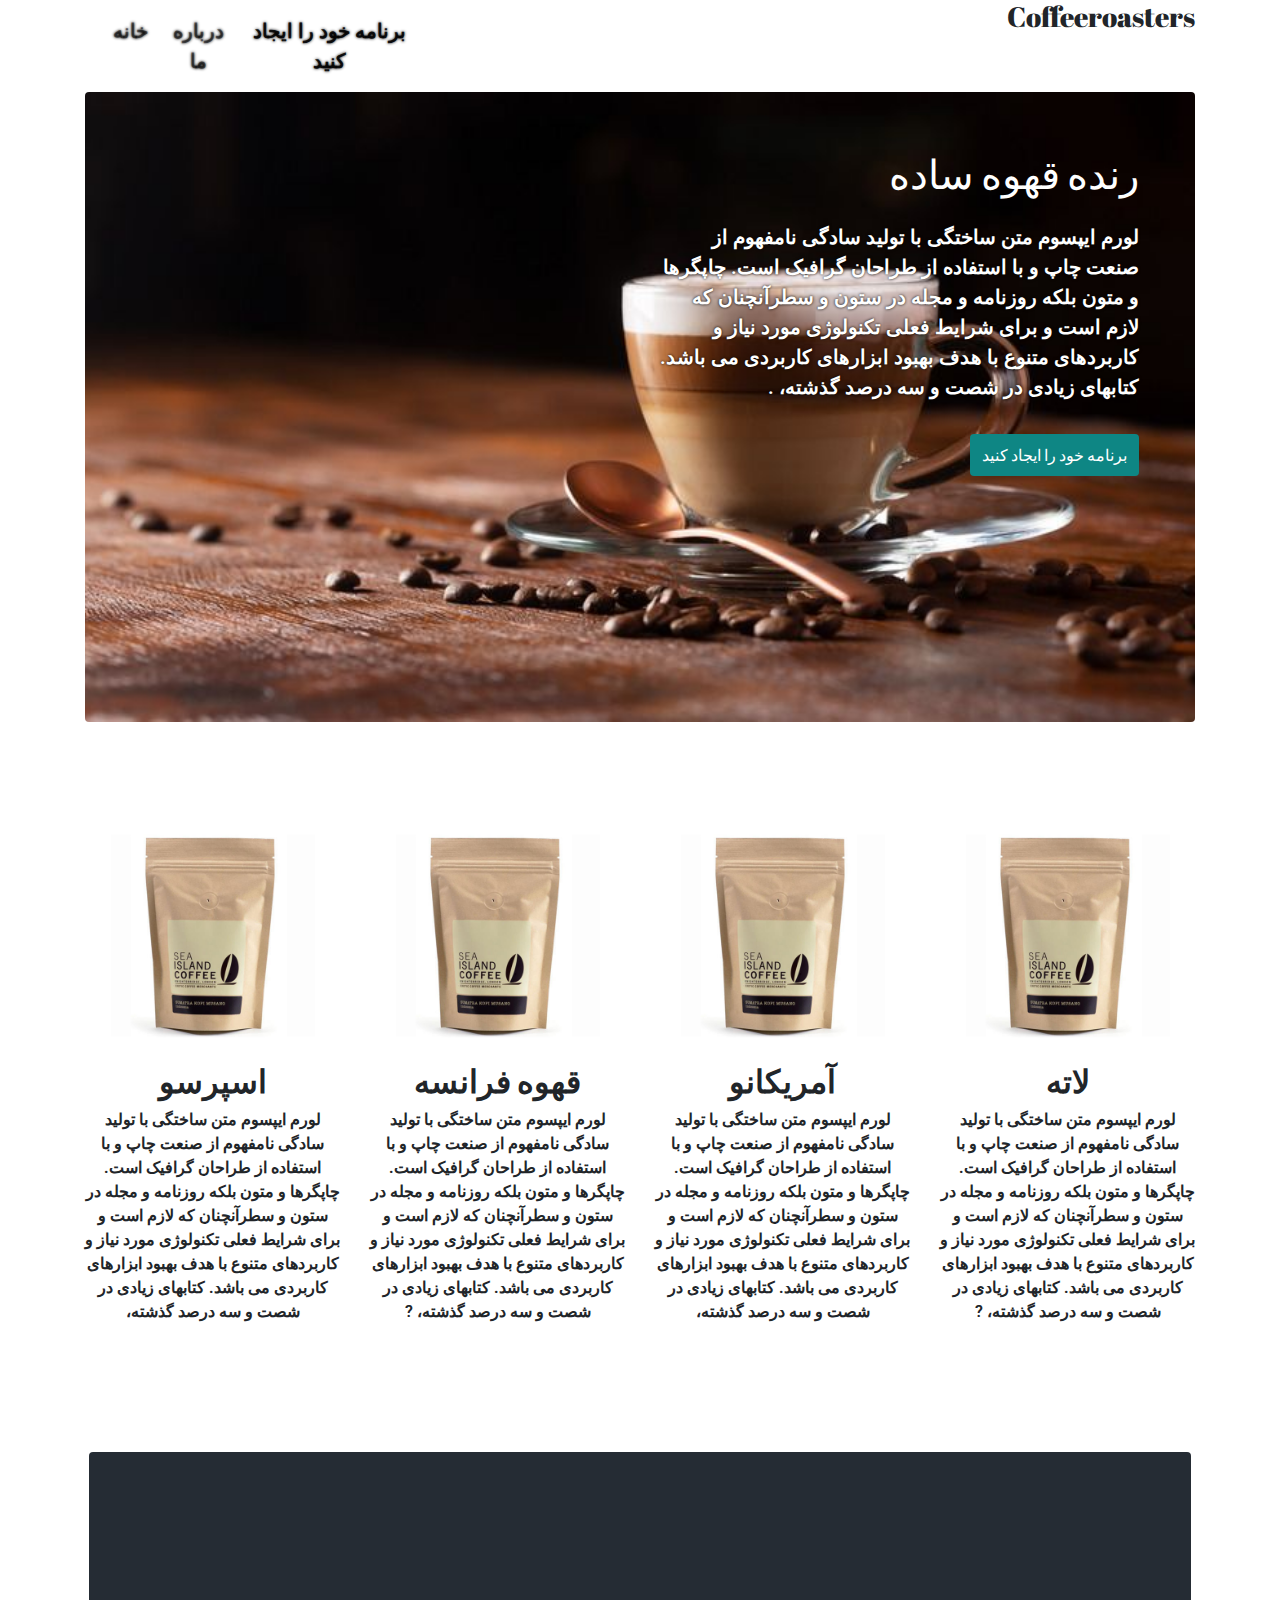
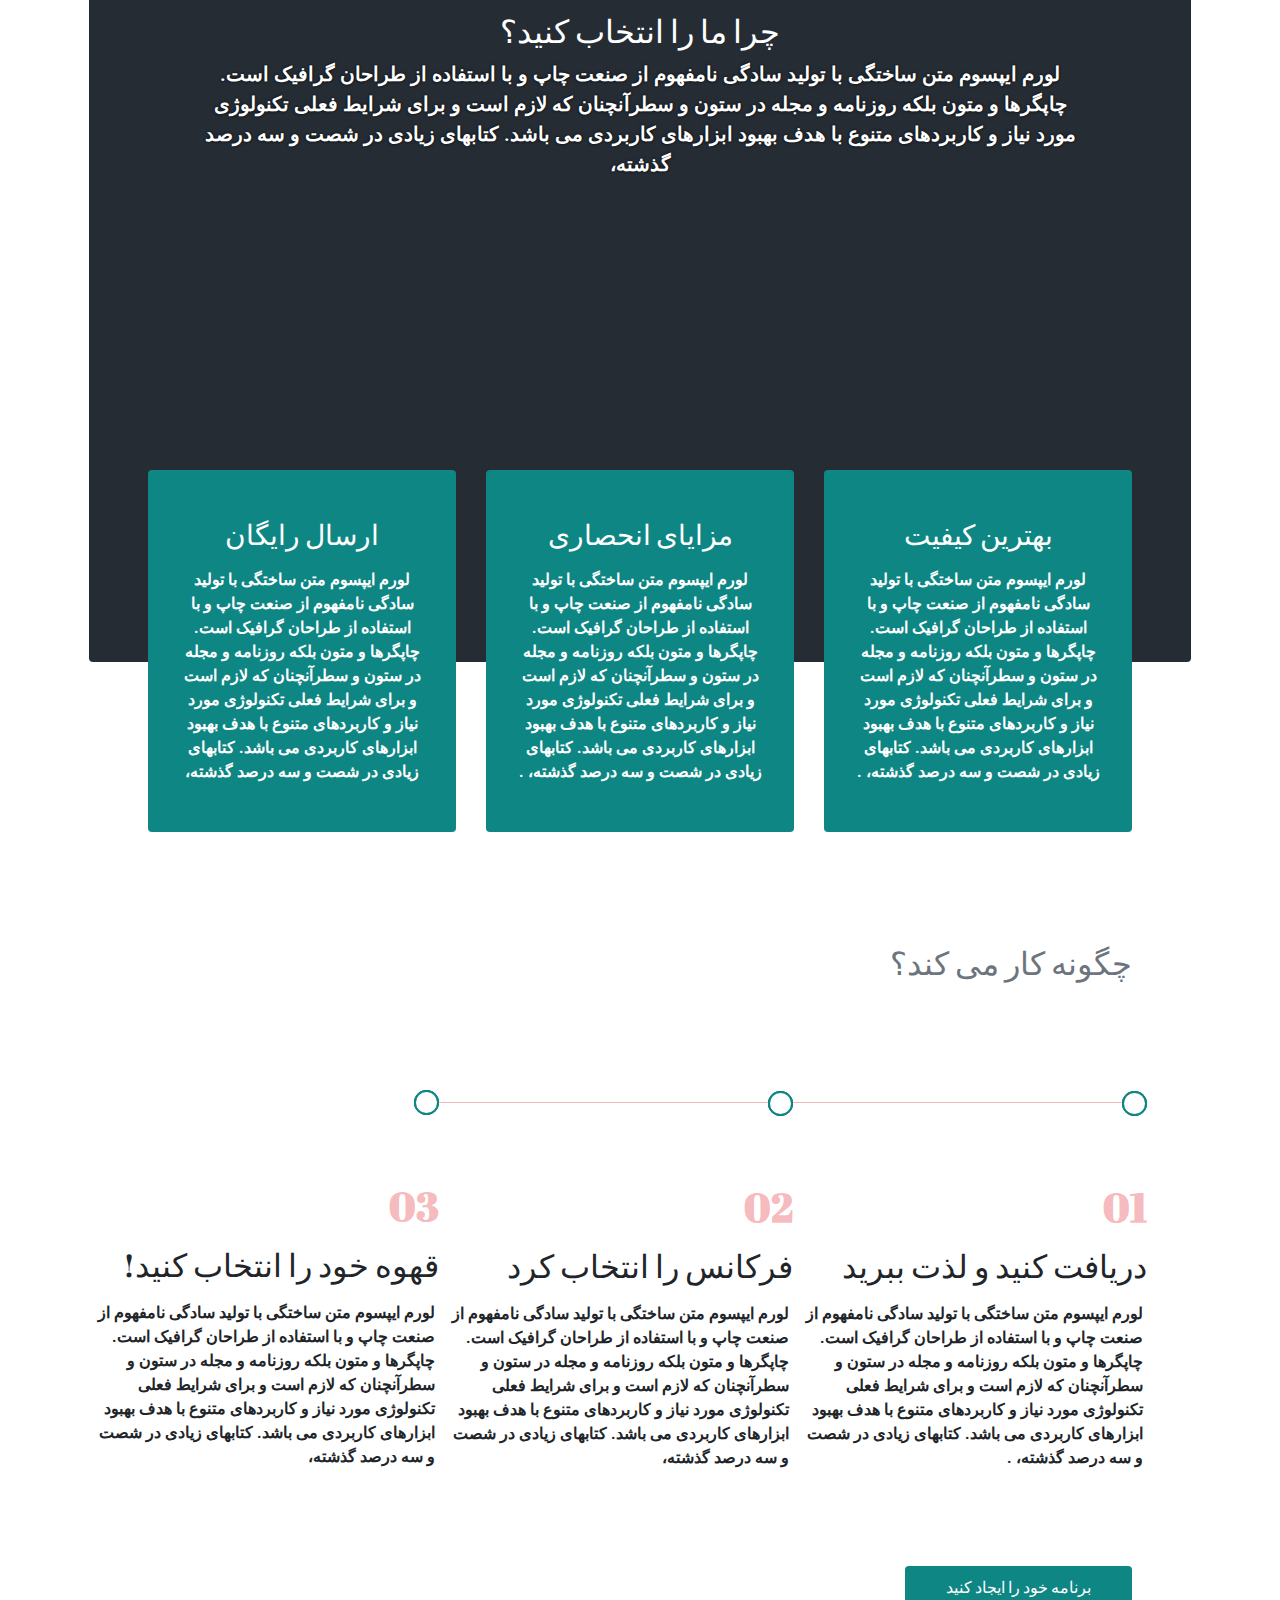
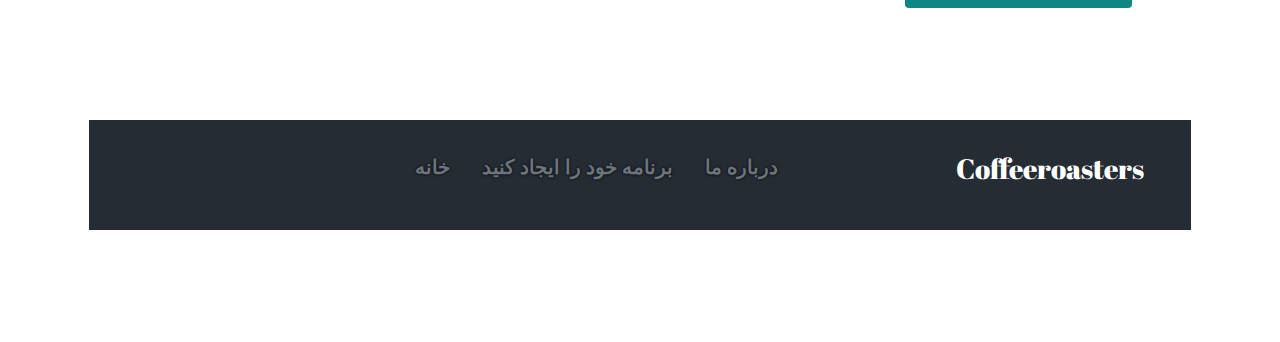
==== project/index.html @ 284bd00e "add prject 2" ====
<!DOCTYPE html>
<html lang="en">
<head>
    <meta charset="UTF-8">
    <meta http-equiv="X-UA-Compatible" content="IE=edge">
    <meta name="viewport" content="width=device-width, initial-scale=1.0">
    <link rel="stylesheet" href="./css/main.css">
    <link rel="stylesheet" href="https://maxst.icons8.com/vue-static/landings/line-awesome/line-awesome/1.3.0/css/line-awesome.min.css">
    <link rel="stylesheet" href="./bootstrap/css/bootstrap.min.css">
   
    <title>coferosters</title>
</head> 
<body>
   
   

    <header>     
           
        <div class="container">
            <div class="row row-header">
                <div class="  col-lg-8 col-md-6 d-flex header-logo">
                    <a href="#"><i class="las la-coffee la-2x text-info"></i></a>
                    <h1 class="h3">Coffeeroasters</h1>
                </div>
                <div class="col-lg-4 col-md-6">
                    <nav class="navbar  navbar-expand-md navbar-light ">
                        <button type="button" class="navbar-toggler ml-auto btn-header" data-toggle="collapse" data-target="#header-nav">
                            <span class="navbar-toggler-icon"></span>
                        </button>
                        <div class="collapse navbar-collapse " id="header-nav">
                            <ul class="navbar-nav ml-auto text-center">
                                <li class="nav-item ml-auto">
                                    <a href="#" class="nav-link text-black pr-1 active mx-1 font-size-primary">برنامه خود را ایجاد کنید</a>
                                </li>
                                <li class="nav-item ml-auto">
                                    <a href="#" class="nav-link text-black pr-1 mx-1 font-size-primary "> درباره ما</a>
                                </li>
                                <li class="nav-item ml-auto">
                                    <a href="#" class="nav-link text-blak pr-1  mx-1 font-size-primary">خانه</a>
                                </li>
                            </ul>
                        </div>
                    </nav>

                </div>
            </div>
        </div>     
</header>
<section class="img-section">
    <div class="container">
        <div class="row">
            <div class="col-12">
                <div class="img-primary rounded">
                    <div class="container">
                         <div class="row text-white mx-3 my-5">
                          
                      <div class="col-lg-6 col-md-12">
                          <h1 class="text-capitalize text-right">رنده قهوه ساده</h1>
                          <p class="mt-4 text-right font-size-primary"> لورم ایپسوم متن ساختگی با تولید سادگی نامفهوم از صنعت چاپ و با استفاده از طراحان گرافیک است. چاپگرها و متون بلکه روزنامه و مجله در ستون و سطرآنچنان که لازم است و برای شرایط فعلی تکنولوژی مورد نیاز و کاربردهای متنوع با هدف بهبود ابزارهای کاربردی می باشد. کتابهای زیادی در شصت و سه درصد گذشته،
                            .</p>
                          <div class="col-button col-button-img-primary text-right">
                               <button type="button" class="col-button-plan btn text-capitalize ">برنامه خود را ایجاد کنید</button>
                          </div>
                         
                      </div>
                       <div class="col-lg-6 col-md-12">
                                
                               
                            </div>
                  </div>
                    </div>
                </div>
                   
                </div>
            </div>
        </div>
    
</section>
<section class="coffe_bar my-7"> 
 <div class="container">
     <div class="row mb-3 text-center text-center">
         <div class="col-md-12 col-lg-3">
             
                 <img src="./assets/images/pack.jpg" alt="لاته" width="80%">
                 <div class=" mt-4">
                    <h2 class="font-weight-bold h2 ">لاته</h2>
                    <p> لورم ایپسوم متن ساختگی با تولید سادگی نامفهوم از صنعت چاپ و با استفاده از طراحان گرافیک است. چاپگرها و متون بلکه روزنامه و مجله در ستون و سطرآنچنان که لازم است و برای شرایط فعلی تکنولوژی مورد نیاز و کاربردهای متنوع با هدف بهبود ابزارهای کاربردی می باشد. کتابهای زیادی در شصت و سه درصد گذشته،
                        ?</p>
                </div>
                
         </div>
         <div class="col-md-12 col-lg-3">
           
                <img src="./assets/images/pack.jpg" alt="آمریکانو" width="80%">
                <div class=" mt-4 ">
                    <h2 class="font-weight-bold h2">آمریکانو</h2>
                    <p> لورم ایپسوم متن ساختگی با تولید سادگی نامفهوم از صنعت چاپ و با استفاده از طراحان گرافیک است. چاپگرها و متون بلکه روزنامه و مجله در ستون و سطرآنچنان که لازم است و برای شرایط فعلی تکنولوژی مورد نیاز و کاربردهای متنوع با هدف بهبود ابزارهای کاربردی می باشد. کتابهای زیادی در شصت و سه درصد گذشته،
                        </p>
                </div>
               
        </div>
        <div class="col-md-12 col-lg-3">
            
                <img src="./assets/images/pack.jpg" alt="قهوه فرانسه" width="80%">
                <div class="mt-4 ">
                    <h2 class="font-weight-bold h2">قهوه فرانسه</h2>
                    <p> لورم ایپسوم متن ساختگی با تولید سادگی نامفهوم از صنعت چاپ و با استفاده از طراحان گرافیک است. چاپگرها و متون بلکه روزنامه و مجله در ستون و سطرآنچنان که لازم است و برای شرایط فعلی تکنولوژی مورد نیاز و کاربردهای متنوع با هدف بهبود ابزارهای کاربردی می باشد. کتابهای زیادی در شصت و سه درصد گذشته،
                        ?</p>
                </div>
               
        </div>
        <div class="col-md-12 col-lg-3">
            
            <img src="./assets/images/pack.jpg" alt="اسپرسو" width="80%">
            <div class="mt-4 ">
                <h2 class="font-weight-bold h2">اسپرسو</h2>
                <p> لورم ایپسوم متن ساختگی با تولید سادگی نامفهوم از صنعت چاپ و با استفاده از طراحان گرافیک است. چاپگرها و متون بلکه روزنامه و مجله در ستون و سطرآنچنان که لازم است و برای شرایط فعلی تکنولوژی مورد نیاز و کاربردهای متنوع با هدف بهبود ابزارهای کاربردی می باشد. کتابهای زیادی در شصت و سه درصد گذشته،
                </p>
            </div>
    </div>
     </div>
    </div>
 
</section>

<section class="chose-us">
    <div class="container">
        <div class="row my-7 mt-0 mx-1">
            <div class="col-12 chose-us-primary rounded ">
                <div class="text-center text-white chose-us-primary-text">
                    <h2 class=" h2">چرا ما را انتخاب کنید؟</h2>
                <p class="font-size-primary"> 
                    لورم ایپسوم متن ساختگی با تولید سادگی نامفهوم از صنعت چاپ و با استفاده از طراحان گرافیک است. چاپگرها و متون بلکه روزنامه و مجله در ستون و سطرآنچنان که لازم است و برای شرایط فعلی تکنولوژی مورد نیاز و کاربردهای متنوع با هدف بهبود ابزارهای کاربردی می باشد. کتابهای زیادی در شصت و سه درصد گذشته،
                </p>
                </div>
                
                    </div>
                </div>
                <div class="row chose-us-portion mx-5">
                        
                    <div class="col-lg-4 col-md-12 text-white">
                        <div class="chose-us-portion-div rounded text-center">
                            <a href="#" class="text-white "><i class="las la-leaf la-3x"></i></a>
                            <h3 class="my-3">بهترین کیفیت</h3>
                            <p> لورم ایپسوم متن ساختگی با تولید سادگی نامفهوم از صنعت چاپ و با استفاده از طراحان گرافیک است. چاپگرها و متون بلکه روزنامه و مجله در ستون و سطرآنچنان که لازم است و برای شرایط فعلی تکنولوژی مورد نیاز و کاربردهای متنوع با هدف بهبود ابزارهای کاربردی می باشد. کتابهای زیادی در شصت و سه درصد گذشته،
                                .</p>
                        </div>

                    </div>
                    <div class="col-lg-4 col-md-12 text-white">
                        <div class="chose-us-portion-div rounded text-center">
                            <a href="#" class="text-white "><i class="las la-gift la-3x"></i></a>
                            <h3 class="my-3">مزایای انحصاری</h3>
                            <p> لورم ایپسوم متن ساختگی با تولید سادگی نامفهوم از صنعت چاپ و با استفاده از طراحان گرافیک است. چاپگرها و متون بلکه روزنامه و مجله در ستون و سطرآنچنان که لازم است و برای شرایط فعلی تکنولوژی مورد نیاز و کاربردهای متنوع با هدف بهبود ابزارهای کاربردی می باشد. کتابهای زیادی در شصت و سه درصد گذشته،
                                .</p>
                        </div>

                    </div>
                    <div class="col-lg-4 col-md-12 text-white">
                        <div class="chose-us-portion-div rounded text-center">
                            <a href="#" class="text-white "><i class="las la-truck-moving la-3x"></i></a>
                            <h3 class="my-3">ارسال رایگان</h3>
                            <p>
                                لورم ایپسوم متن ساختگی با تولید سادگی نامفهوم از صنعت چاپ و با استفاده از طراحان گرافیک است. چاپگرها و متون بلکه روزنامه و مجله در ستون و سطرآنچنان که لازم است و برای شرایط فعلی تکنولوژی مورد نیاز و کاربردهای متنوع با هدف بهبود ابزارهای کاربردی می باشد. کتابهای زیادی در شصت و سه درصد گذشته،
                                 </p>
                        </div>

                    </div>
                   
                    </div>
            </div>

</section>
<section class="how-it ">
    <div class="container ">
        <div class="row my-7 mx-5 row-once">
            <div class="col-12 how-it-main-text text-md-left">
                <h2 class="h2 text-muted text-right">چگونه کار می کند؟</h2>
            </div>
        </div>
        <div class="row my-7 mx-5 row-second ml-auto">
            <div class="col-md-12 col-lg-4 text-md-right row-second-col once-col border-top-black">
                <h1 class="ml-auto">01</h1>
                <h2 class="mt-3 text-capitalize text-right"> دریافت کنید و لذت ببرید</h2>
                <p class="mt-3 mx-1  text-right"> لورم ایپسوم متن ساختگی با تولید سادگی نامفهوم از صنعت چاپ و با استفاده از طراحان گرافیک است. چاپگرها و متون بلکه روزنامه و مجله در ستون و سطرآنچنان که لازم است و برای شرایط فعلی تکنولوژی مورد نیاز و کاربردهای متنوع با هدف بهبود ابزارهای کاربردی می باشد. کتابهای زیادی در شصت و سه درصد گذشته،
                   .</p>
            </div>

            <div class="col-md-12 col-lg-4 text-md-right row-second-col twice-col border-top-black ">
                <h1>02</h1>
                <h2 class="mt-3 text-capitalize text-right">فرکانس را انتخاب کرد</h2>
                <p class="mt-3 mx-1 text-right"> لورم ایپسوم متن ساختگی با تولید سادگی نامفهوم از صنعت چاپ و با استفاده از طراحان گرافیک است. چاپگرها و متون بلکه روزنامه و مجله در ستون و سطرآنچنان که لازم است و برای شرایط فعلی تکنولوژی مورد نیاز و کاربردهای متنوع با هدف بهبود ابزارهای کاربردی می باشد. کتابهای زیادی در شصت و سه درصد گذشته،
                </p>
            </div>

            <div class="col-md-12 col-lg-4 text-md-right third-col row-second-col">
                <h1>03</h1>
                <h2 class="mt-3 text-capitalize text-right">    قهوه خود را انتخاب کنید!</h2>
                <p class="mt-3 mx-1  text-right"> لورم ایپسوم متن ساختگی با تولید سادگی نامفهوم از صنعت چاپ و با استفاده از طراحان گرافیک است. چاپگرها و متون بلکه روزنامه و مجله در ستون و سطرآنچنان که لازم است و برای شرایط فعلی تکنولوژی مورد نیاز و کاربردهای متنوع با هدف بهبود ابزارهای کاربردی می باشد. کتابهای زیادی در شصت و سه درصد گذشته،
                </p>
            </div>
           <div class="col-md-12 col-lg-4 col-button text-md-left">
               <button type="button" class="col-button-plan btn text-capitalize">برنامه خود را ایجاد کنید</button>
            </div>
        </div>
    </div>
</section>
<footer class="sec-footer">
  <div class="container">
      <div class="row row-footer my-7 mx-1">
                <div class="col-lg-4 col-md-12  ">
                    <div class="footer-child  d-flex justi-footer-left "><a href="#"><i class="las la-coffee la-2x text-info"></i></a>
        <h1 class="h3">Coffeeroasters</h1>
    </div>
        
      </div>
      <div class="col-lg-5 col-md-12 d-flex align-items-center justify-content-center ">
        <ul class="d-flex align-items-center  footer-child ">
            <li><a href="#" class="text-decoration-none  mx-3 text-muted font-size-primary "> درباره ما</a></li>
            <li><a href="#" class="text-decoration-none  mx-3 text-muted font-size-primary">برنامه خود را ایجاد کنید</a></li>
             <li><a href="#" class="text-decoration-none mx-3 text-muted font-size-primary">خانه</a></li>
        </ul>
      </div>
      <div class="col-lg-3 col-md-12 d-flex ">
       <ul class="d-flex justify-content-end mr-md-auto footer-child">
           <li><a href="#" class="mx-2 text-white font-weight-light"><i class="lab la-facebook-square  la-2x " ></i></a></li>
           <li><a href="#" class="mx-2 text-white font-weight-light"><i class="lab la-twitter la-2x"></i></a></li>
           <li><a href="#" class="mx-2 text-white font-weight-light"><i class="lab la-instagram la-2x"></i></a></li>
       </ul>
      </div>
      </div>
  </div>
</footer>


  




    <script src="./bootstrap/js/jquery.js"></script>
    <script src="./bootstrap/js/bootstrap.bundle.min.js"></script>
    <script src="./bootstrap/js/main.js"></script>

</body> 
</html>
---- project/css/main.css ----
@import url("https://fonts.googleapis.com/css2?family=Abril+Fatface&display=swap");
@import url("https://fonts.googleapis.com/css2?family=Abril+Fatface&family=Roboto:ital,wght@0,100;1,100&family=Signika:wght@300&display=swap");
* {
  padding: 0;
  margin: 0;
  border: 0;
  -webkit-box-sizing: border-box;
          box-sizing: border-box;
}

a {
  text-decoration: none;
}

ul {
  list-style-type: none;
}

h1, h2, h3, h4, h5 {
  font-family: "Abril Fatface", cursive;
}

p, span, a {
  font-family: "Roboto", sans-serif;
  font-weight: 600;
}

body {
  font-family: "Roboto", sans-serif;
  direction: rtl;
  font-size: 20px;
}

.coferosters {
  background-color: #c39c46;
}

.font-size-primary {
  font-family: "Roboto", sans-serif;
  font-size: 20px;
  text-shadow: 0 0 3px black;
}

header #header-nav ul li {
  margin-right: auto;
}

header .btn-header {
  position: absolute;
  top: -40px;
  left: 0;
}

.border-top-black {
  border-top: 1.1px solid rgba(224, 14, 25, 0.3);
}

.img-section .img-primary {
  background-image: url(../assets/images/coffe.jpg);
  background-position: center;
  background-repeat: no-repeat;
  background-size: cover;
  padding: 10px;
  width: 100%;
  height: 70vh;
}

@media (max-width: 768px) {
  .img-section .img-primary {
    text-align: center;
  }
}

@media (min-width: 768px) {
  .img-section .col-button-img-primary {
    width: 70%;
  }
}

@media (min-width: 1200px) {
  .img-section .col-button-img-primary {
    width: 50%;
    margin-top: 2em;
  }
}

.my-6 {
  margin-bottom: 6em;
  margin-top: 6em;
}

.my-7 {
  margin-bottom: 7em;
  margin-top: 7em;
}

.my-8 {
  margin-bottom: 8em;
  margin-top: 8em;
}

.my-9 {
  margin-bottom: 9em;
  margin-top: 9em;
}

.mx-1 {
  margin-left: 1em;
  margin-right: 1em;
}

.mx-2 {
  margin-left: 2em;
  margin-right: 2em;
}

.mx-3 {
  margin-left: 3em;
  margin-right: 3em;
}

.mx-4 {
  margin-left: 4em;
  margin-right: 4em;
}

.mx-5 {
  margin-left: 5em;
  margin-right: 5em;
}

.mx-6 {
  margin-left: 6em;
  margin-right: 6em;
}

.mx-7 {
  margin-left: 7em;
  margin-right: 7em;
}

.mx-8 {
  margin-left: 8em;
  margin-right: 8em;
}

.mx-9 {
  margin-left: 9em;
  margin-right: 9em;
}

.chose-us-primary {
  background-color: #252c34;
  min-height: 90vh;
  padding: 10em;
}

@media (max-width: 768px) {
  .chose-us-primary {
    padding: 6.5em;
  }
}

.chose-us-primary-text {
  font-size: 20px;
}

@media (min-width: 768px) {
  .chose-us-primary-text {
    padding: 0 100px;
  }
}

.chose-us-portion-div {
  background-color: #0e8684;
  padding: 2em;
  margin-top: 1em;
}

.chose-us .chose-us-portion {
  margin-top: -20em;
}

.how-it .row-once {
  margin-bottom: 4em;
}

.how-it .how-it-main-text {
  text-align: center;
}

@media (max-width: 768px) {
  .how-it .row-second {
    margin-top: -4em;
  }
}

.how-it .row-second-col {
  text-align: center;
  padding: 1em 2em;
}

@media (min-width: 768px) {
  .how-it .row-second-col {
    padding: 5em 0;
  }
}

@media (max-width: 768px) {
  .how-it .row-second-col {
    border: none;
  }
}

.how-it .row-second h1 {
  color: rgba(224, 14, 25, 0.3);
  font-weight: bold;
}

.how-it .row-second .once-col, .how-it .row-second .twice-col, .how-it .row-second .third-col {
  position: relative;
}

.how-it .row-second .once-col ::before, .how-it .row-second .twice-col ::before, .how-it .row-second .third-col ::before {
  position: absolute;
  top: -12px;
  right: 0;
  content: "";
  display: block;
  background-color: white;
  width: 25px;
  height: 25px;
  border-radius: 50%;
  border: 2px solid #0e8684;
}

@media (max-width: 992px) {
  .how-it .row-second .once-col ::before, .how-it .row-second .twice-col ::before, .how-it .row-second .third-col ::before {
    display: none;
    boder: none;
  }
}

@media (max-width: 768px) {
  .col-button {
    margin: 0 0 0 69px;
    text-align: center;
  }
}

.col-button .col-button-plan {
  background-color: #0e8684;
  display: block;
  width: 70%;
  color: #fff;
  font-family: "Abril Fatface", cursive;
  padding: .5em;
}

.sec-footer .row-footer {
  background-color: #252c34;
  color: #fff;
  padding: 2em;
}

@media (max-width: 986px) {
  .sec-footer .row-footer .footer-child {
    text-align: center;
    padding: 1em 0;
    margin: 0 auto;
  }
}

@media (max-width: 986px) {
  .sec-footer .justi-footer-left {
    -webkit-box-pack: center;
        -ms-flex-pack: center;
            justify-content: center;
  }
}
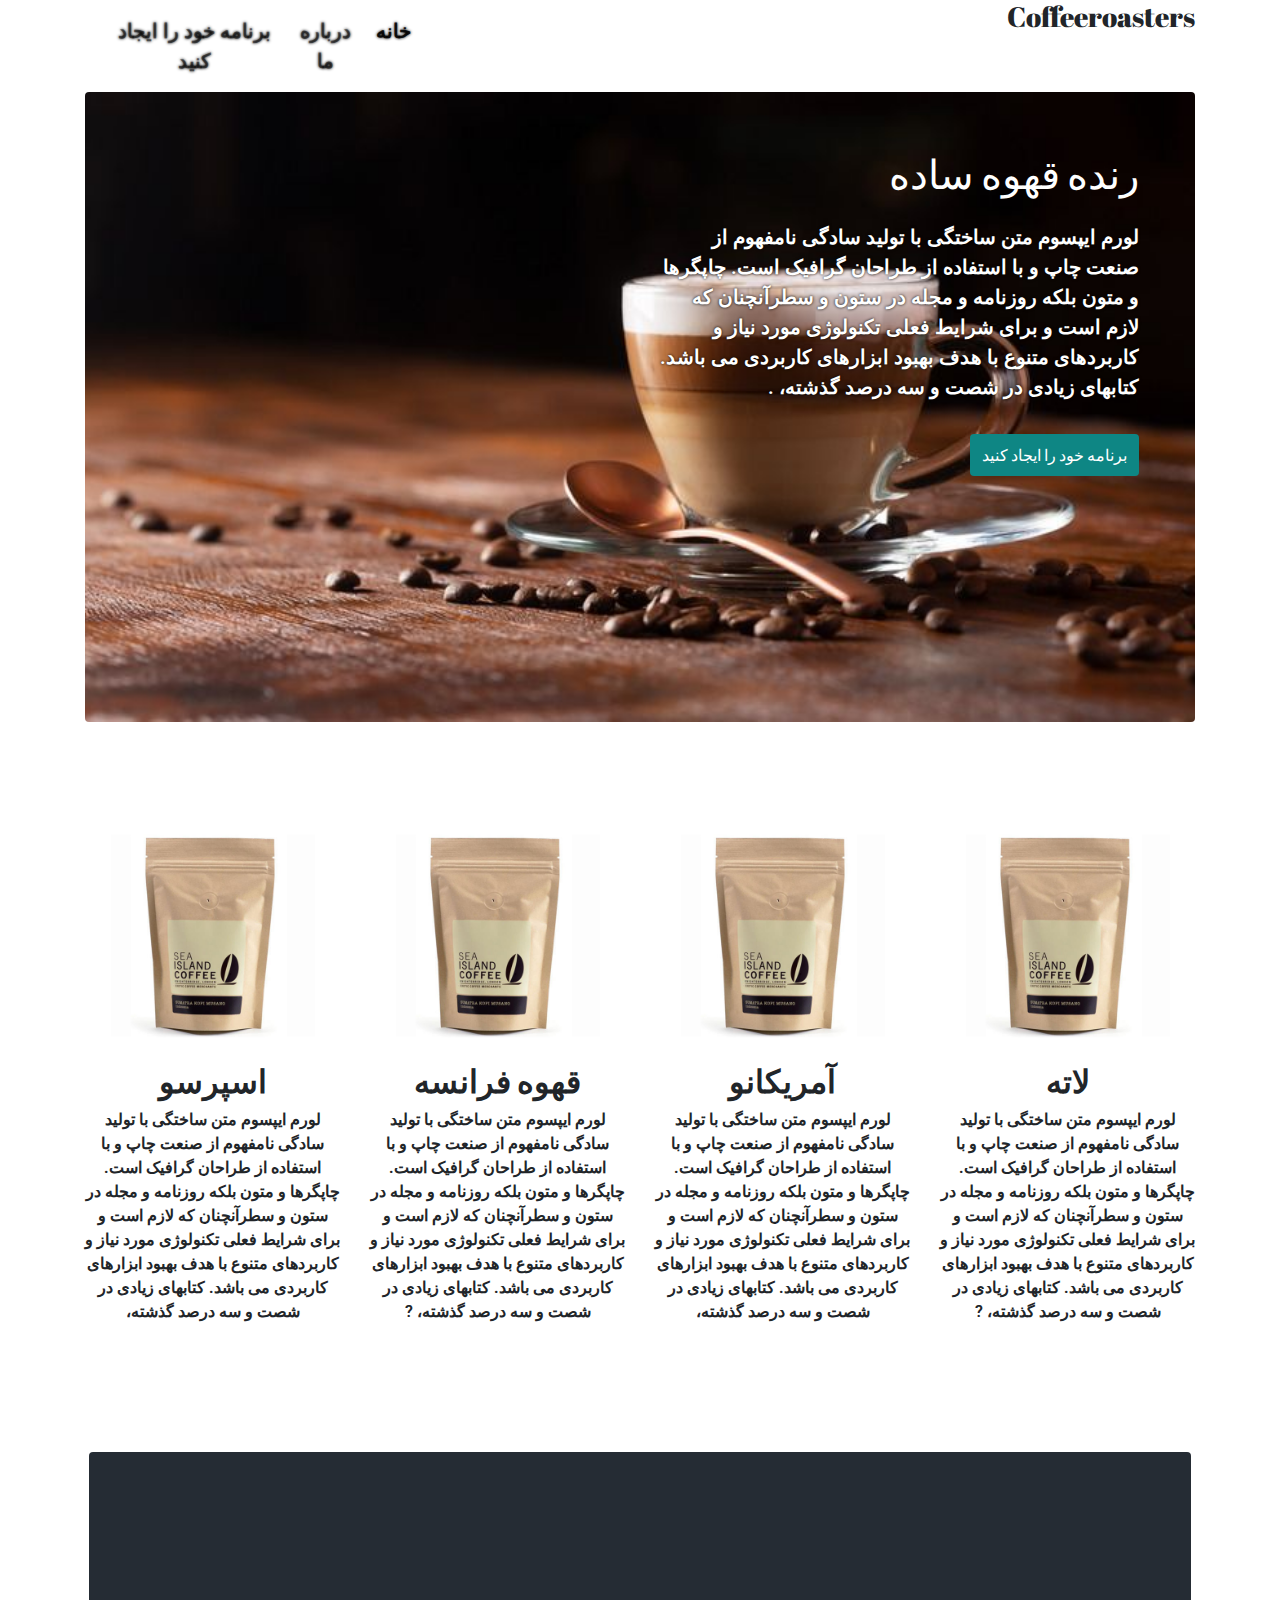
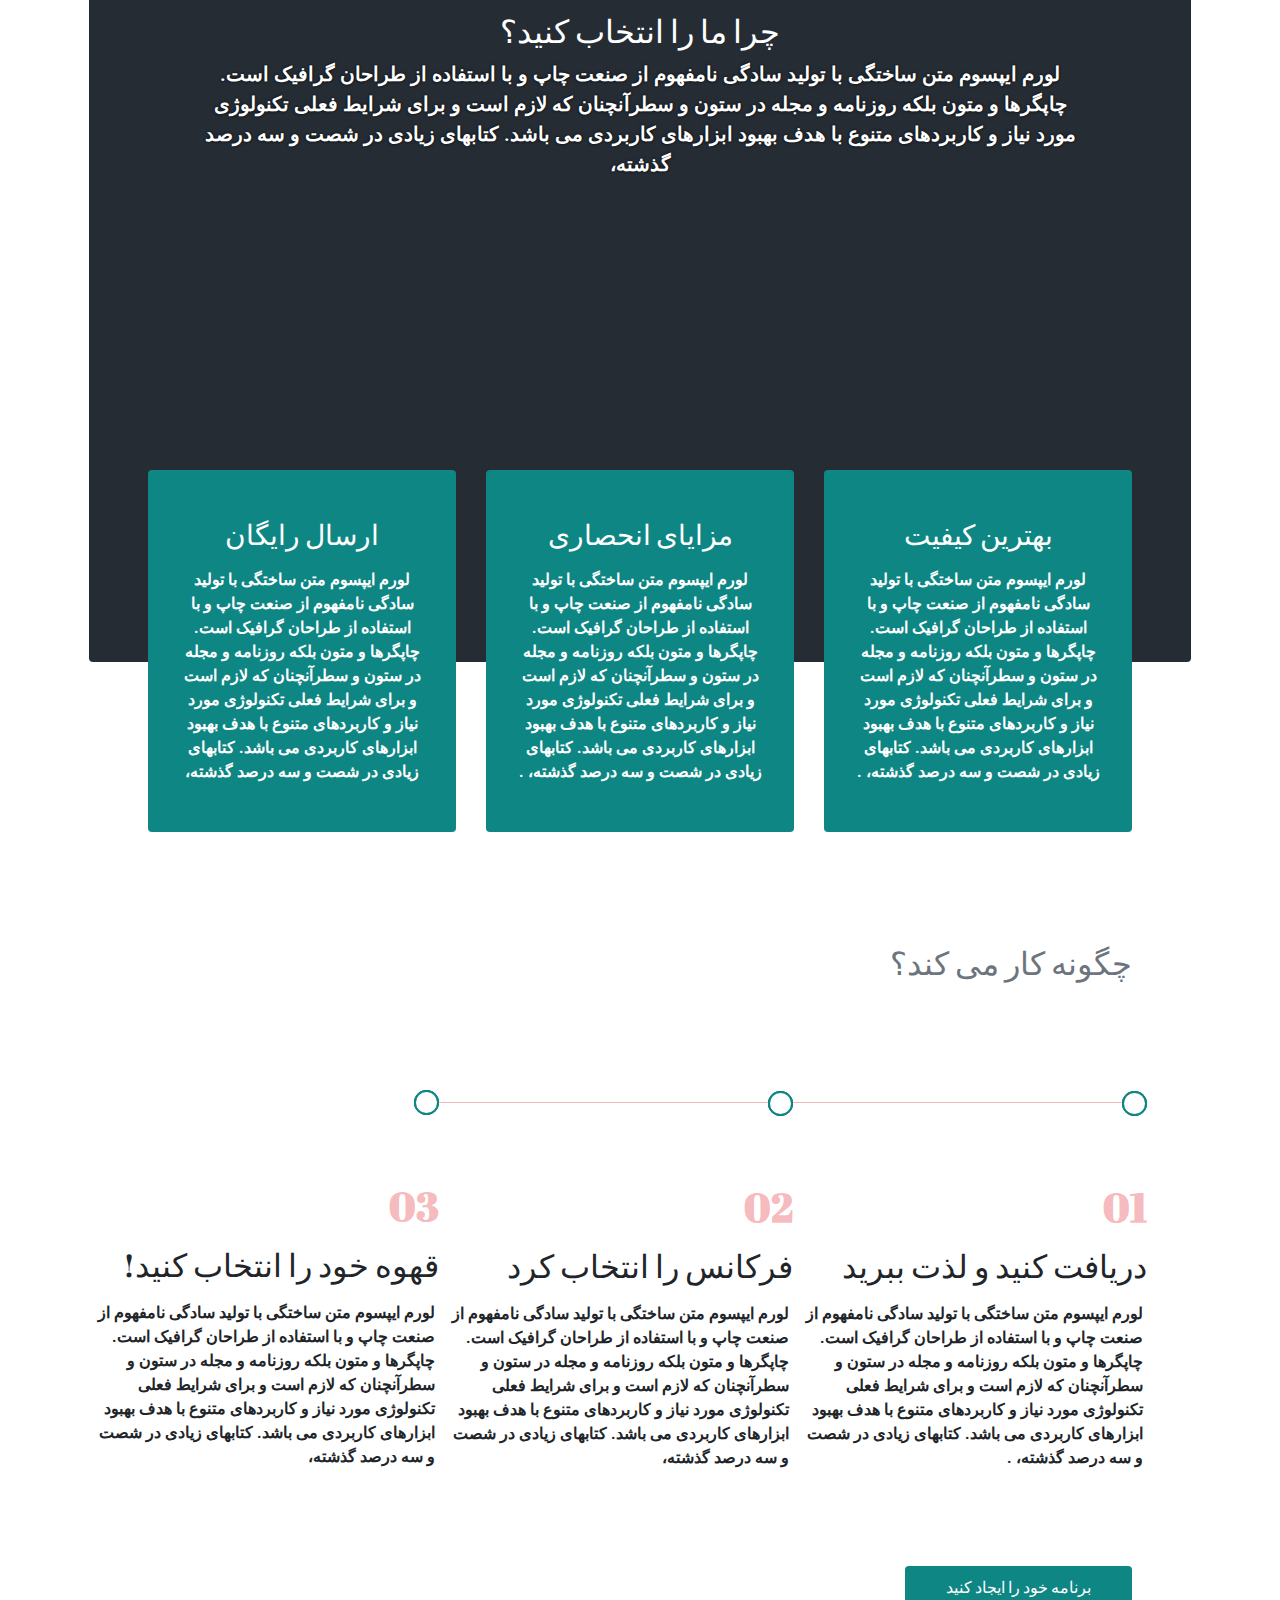
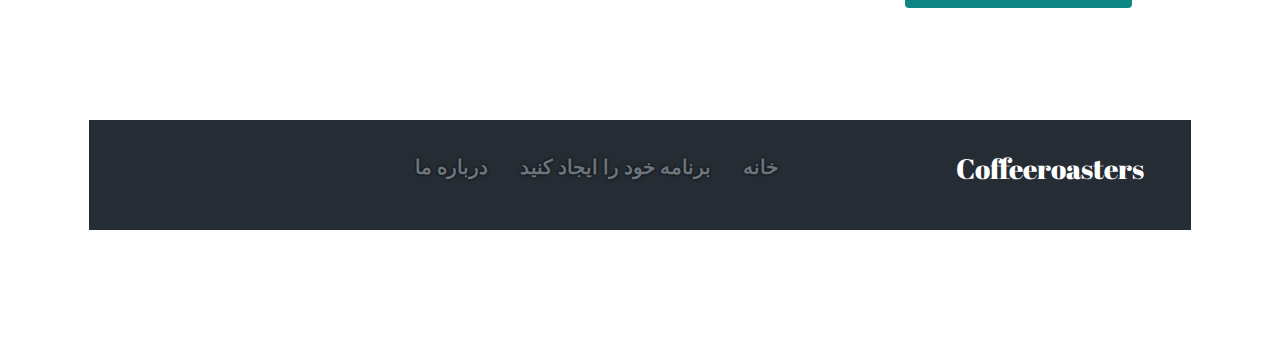
==== commit b9ba637d: "commiit p2" ====
--- a/project/index.html
+++ b/project/index.html
@@ -30,13 +30,13 @@
                         <div class="collapse navbar-collapse " id="header-nav">
                             <ul class="navbar-nav ml-auto text-center">
                                 <li class="nav-item ml-auto">
-                                    <a href="#" class="nav-link text-black pr-1 active mx-1 font-size-primary">برنامه خود را ایجاد کنید</a>
+                                    <a href="#" class="nav-link text-black pr-1 active mx-1 font-size-primary">خانه</a>
                                 </li>
                                 <li class="nav-item ml-auto">
                                     <a href="#" class="nav-link text-black pr-1 mx-1 font-size-primary "> درباره ما</a>
                                 </li>
                                 <li class="nav-item ml-auto">
-                                    <a href="#" class="nav-link text-blak pr-1  mx-1 font-size-primary">خانه</a>
+                                    <a href="#" class="nav-link text-blak pr-1  mx-1 font-size-primary">برنامه خود را ایجاد کنید</a>
                                 </li>
                             </ul>
                         </div>
@@ -58,7 +58,7 @@
                           <h1 class="text-capitalize text-right">رنده قهوه ساده</h1>
                           <p class="mt-4 text-right font-size-primary"> لورم ایپسوم متن ساختگی با تولید سادگی نامفهوم از صنعت چاپ و با استفاده از طراحان گرافیک است. چاپگرها و متون بلکه روزنامه و مجله در ستون و سطرآنچنان که لازم است و برای شرایط فعلی تکنولوژی مورد نیاز و کاربردهای متنوع با هدف بهبود ابزارهای کاربردی می باشد. کتابهای زیادی در شصت و سه درصد گذشته،
                             .</p>
-                          <div class="col-button col-button-img-primary text-right">
+                          <div class="col-button col-button-img-primary text-right ">
                                <button type="button" class="col-button-plan btn text-capitalize ">برنامه خود را ایجاد کنید</button>
                           </div>
                          
@@ -216,9 +216,9 @@
       </div>
       <div class="col-lg-5 col-md-12 d-flex align-items-center justify-content-center ">
         <ul class="d-flex align-items-center  footer-child ">
-            <li><a href="#" class="text-decoration-none  mx-3 text-muted font-size-primary "> درباره ما</a></li>
+            <li><a href="#" class="text-decoration-none  mx-3 text-muted font-size-primary "> خانه</a></li>
             <li><a href="#" class="text-decoration-none  mx-3 text-muted font-size-primary">برنامه خود را ایجاد کنید</a></li>
-             <li><a href="#" class="text-decoration-none mx-3 text-muted font-size-primary">خانه</a></li>
+             <li><a href="#" class="text-decoration-none mx-3 text-muted font-size-primary">درباره ما</a></li>
         </ul>
       </div>
       <div class="col-lg-3 col-md-12 d-flex ">
--- a/project/css/main.css
+++ b/project/css/main.css
@@ -31,6 +31,12 @@
   font-size: 20px;
 }
 
+header .btn-header {
+  position: absolute;
+  top: -40px;
+  left: 0;
+}
+
 .coferosters {
   background-color: #c39c46;
 }
@@ -41,14 +47,13 @@
   text-shadow: 0 0 3px black;
 }
 
+.transition-1s {
+  -webkit-transition: 1s;
+  transition: 1s;
+}
+
 header #header-nav ul li {
   margin-right: auto;
-}
-
-header .btn-header {
-  position: absolute;
-  top: -40px;
-  left: 0;
 }
 
 .border-top-black {
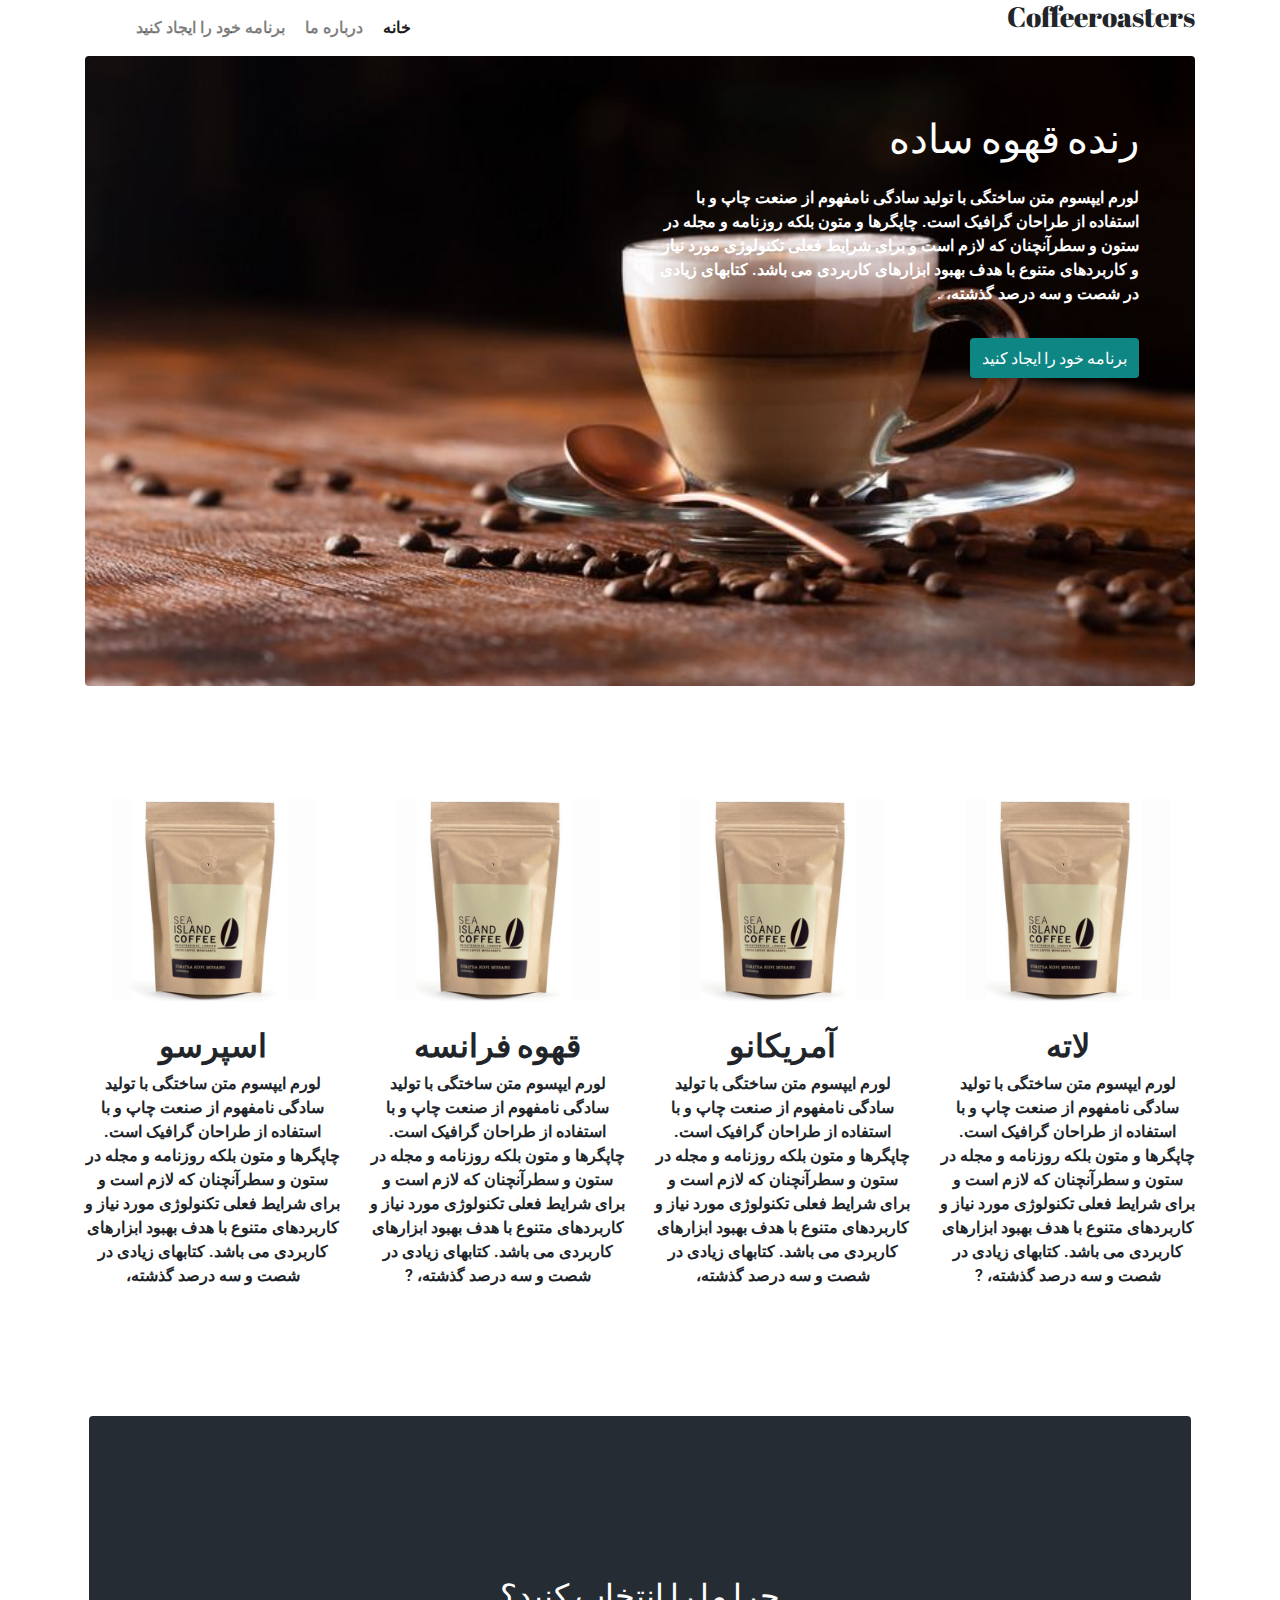
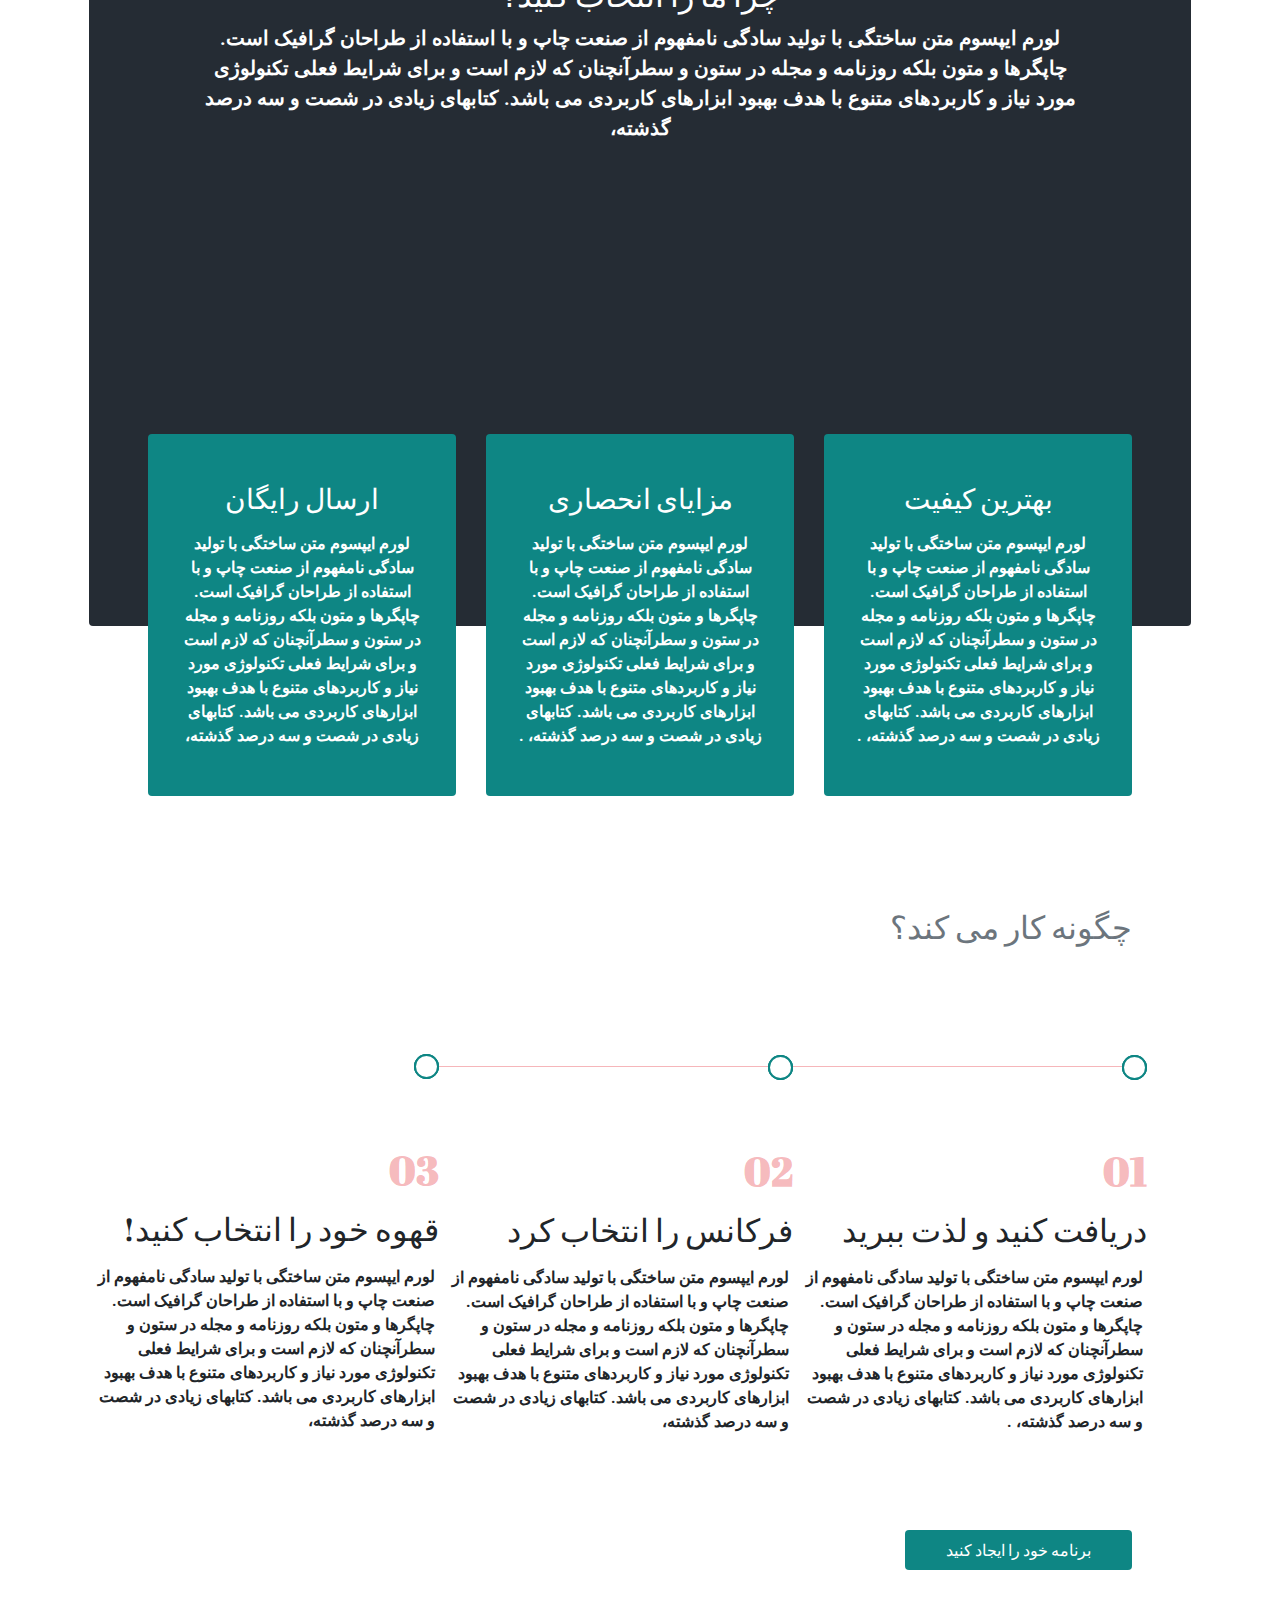
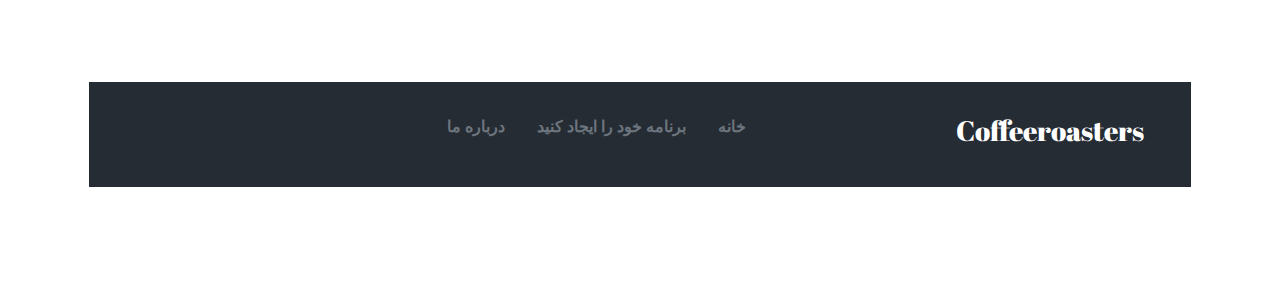
==== commit 0846550d: "add proje2" ====
--- a/project/index.html
+++ b/project/index.html
@@ -30,13 +30,13 @@
                         <div class="collapse navbar-collapse " id="header-nav">
                             <ul class="navbar-nav ml-auto text-center">
                                 <li class="nav-item ml-auto">
-                                    <a href="#" class="nav-link text-black pr-1 active mx-1 font-size-primary">خانه</a>
+                                    <a href="#" class="nav-link   pr-1 active mx-1 font-size-primary">خانه</a>
                                 </li>
                                 <li class="nav-item ml-auto">
-                                    <a href="#" class="nav-link text-black pr-1 mx-1 font-size-primary "> درباره ما</a>
+                                    <a href="#" class="nav-link   pr-1 mx-1 font-size-primary "> درباره ما</a>
                                 </li>
                                 <li class="nav-item ml-auto">
-                                    <a href="#" class="nav-link text-blak pr-1  mx-1 font-size-primary">برنامه خود را ایجاد کنید</a>
+                                    <a href="#" class="nav-link   pr-1  mx-1 font-size-primary">برنامه خود را ایجاد کنید</a>
                                 </li>
                             </ul>
                         </div>
--- a/project/css/main.css
+++ b/project/css/main.css
@@ -37,14 +37,21 @@
   left: 0;
 }
 
+.btn-header:hover {
+  background-color: brown;
+}
+
 .coferosters {
   background-color: #c39c46;
 }
 
 .font-size-primary {
-  font-family: "Roboto", sans-serif;
-  font-size: 20px;
-  text-shadow: 0 0 3px black;
+  -webkit-transition: .5s;
+  transition: .5s;
+}
+
+.font-size-primary:hover {
+  text-shadow: 0 0 3px #ac832c;
 }
 
 .transition-1s {
@@ -254,12 +261,20 @@
 }
 
 .col-button .col-button-plan {
-  background-color: #0e8684;
+  background-image: -webkit-gradient(linear, left top, right top, from(#0e8684), to(#0e8684));
+  background-image: linear-gradient(to right, #0e8684, #0e8684);
   display: block;
   width: 70%;
   color: #fff;
   font-family: "Abril Fatface", cursive;
   padding: .5em;
+  border: none;
+}
+
+.col-button .col-button-plan:hover {
+  background-image: -webkit-gradient(linear, left top, right top, from(#0e8684), to(#5f3d0a));
+  background-image: linear-gradient(to right, #0e8684, #5f3d0a);
+  color: white;
 }
 
 .sec-footer .row-footer {
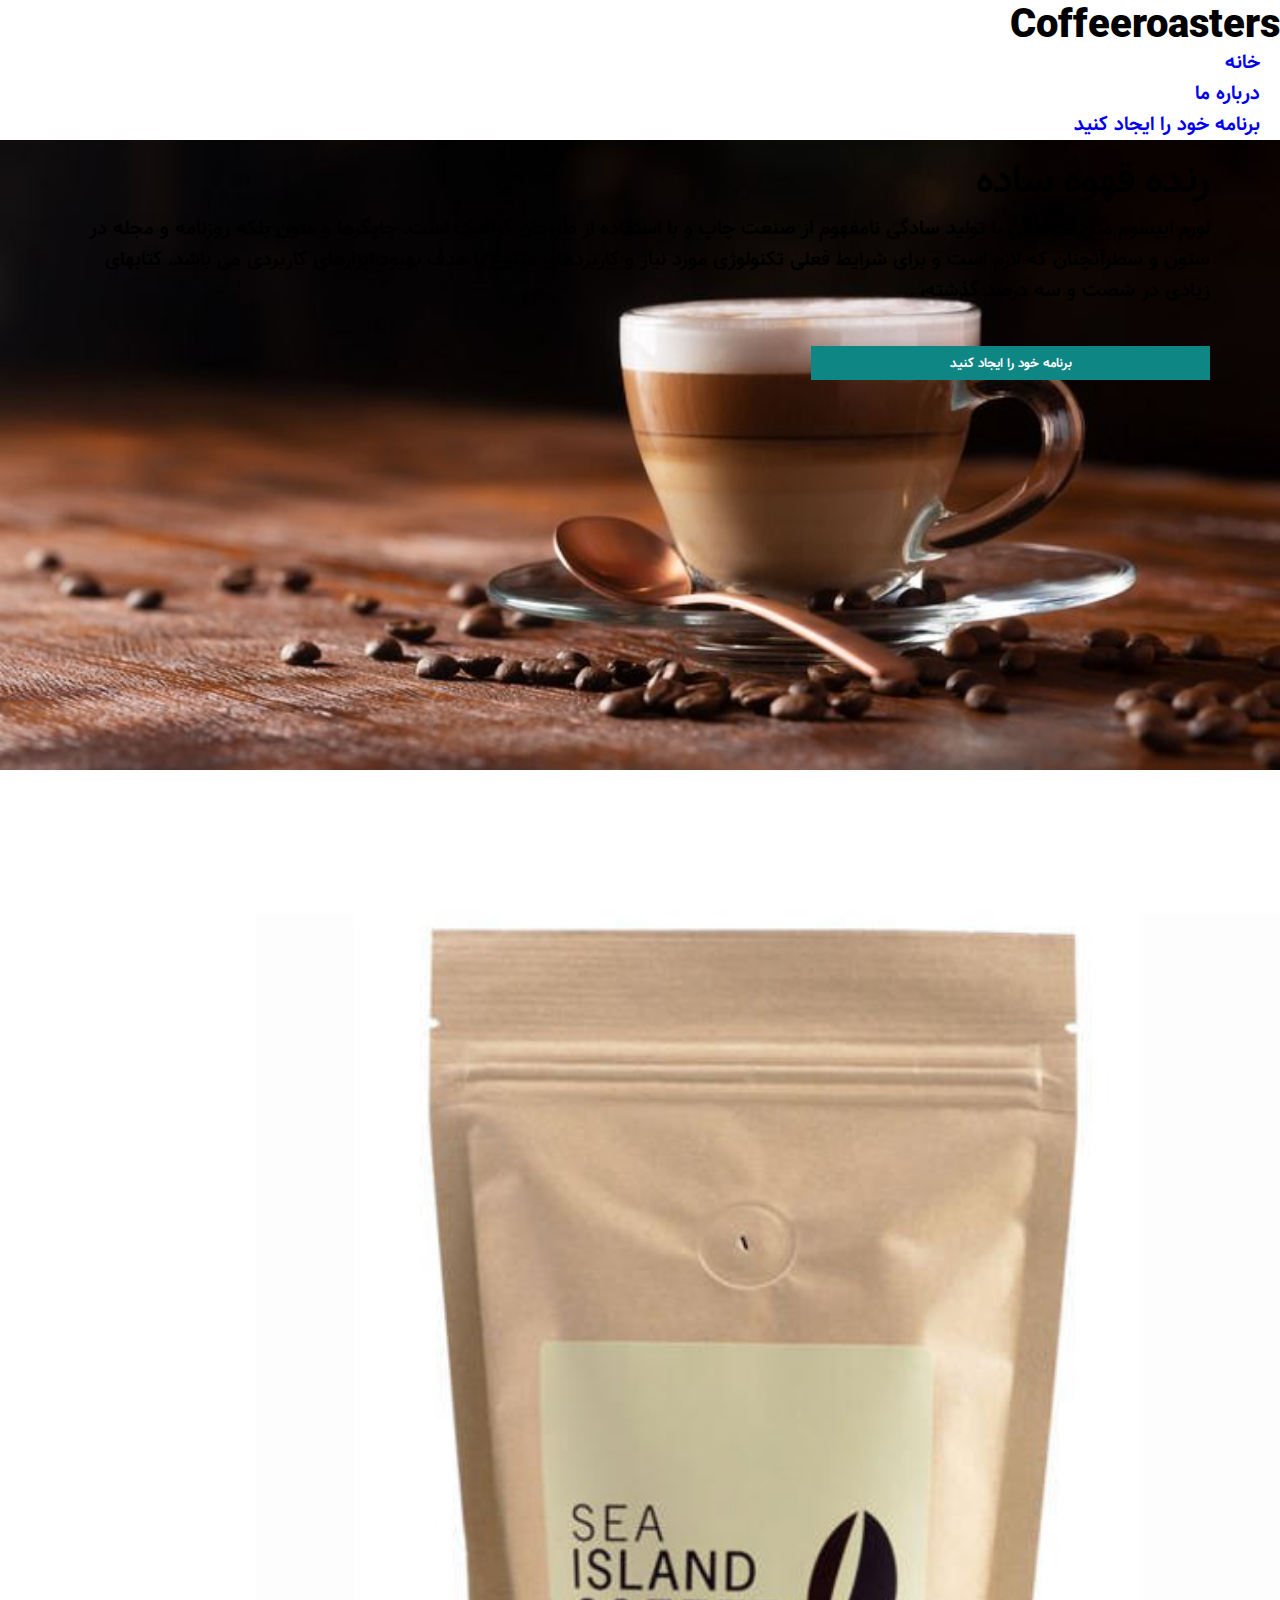
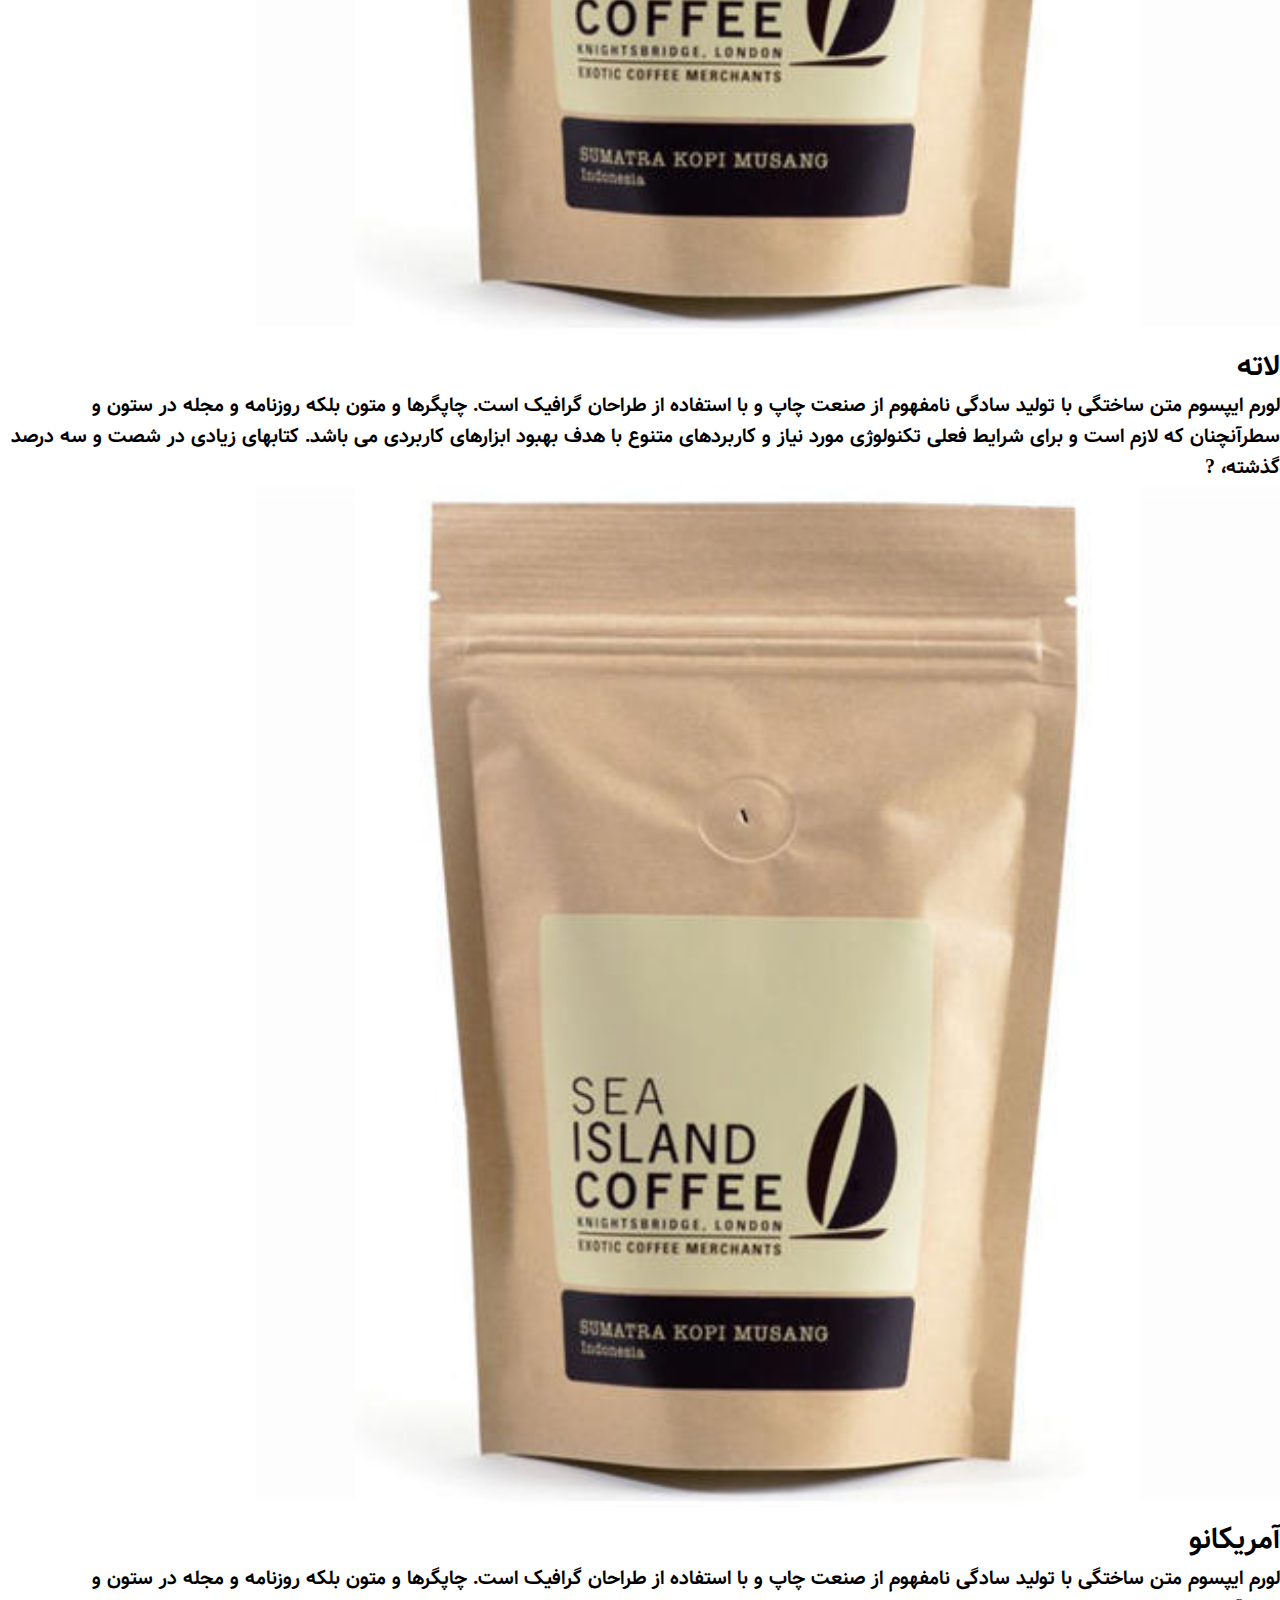
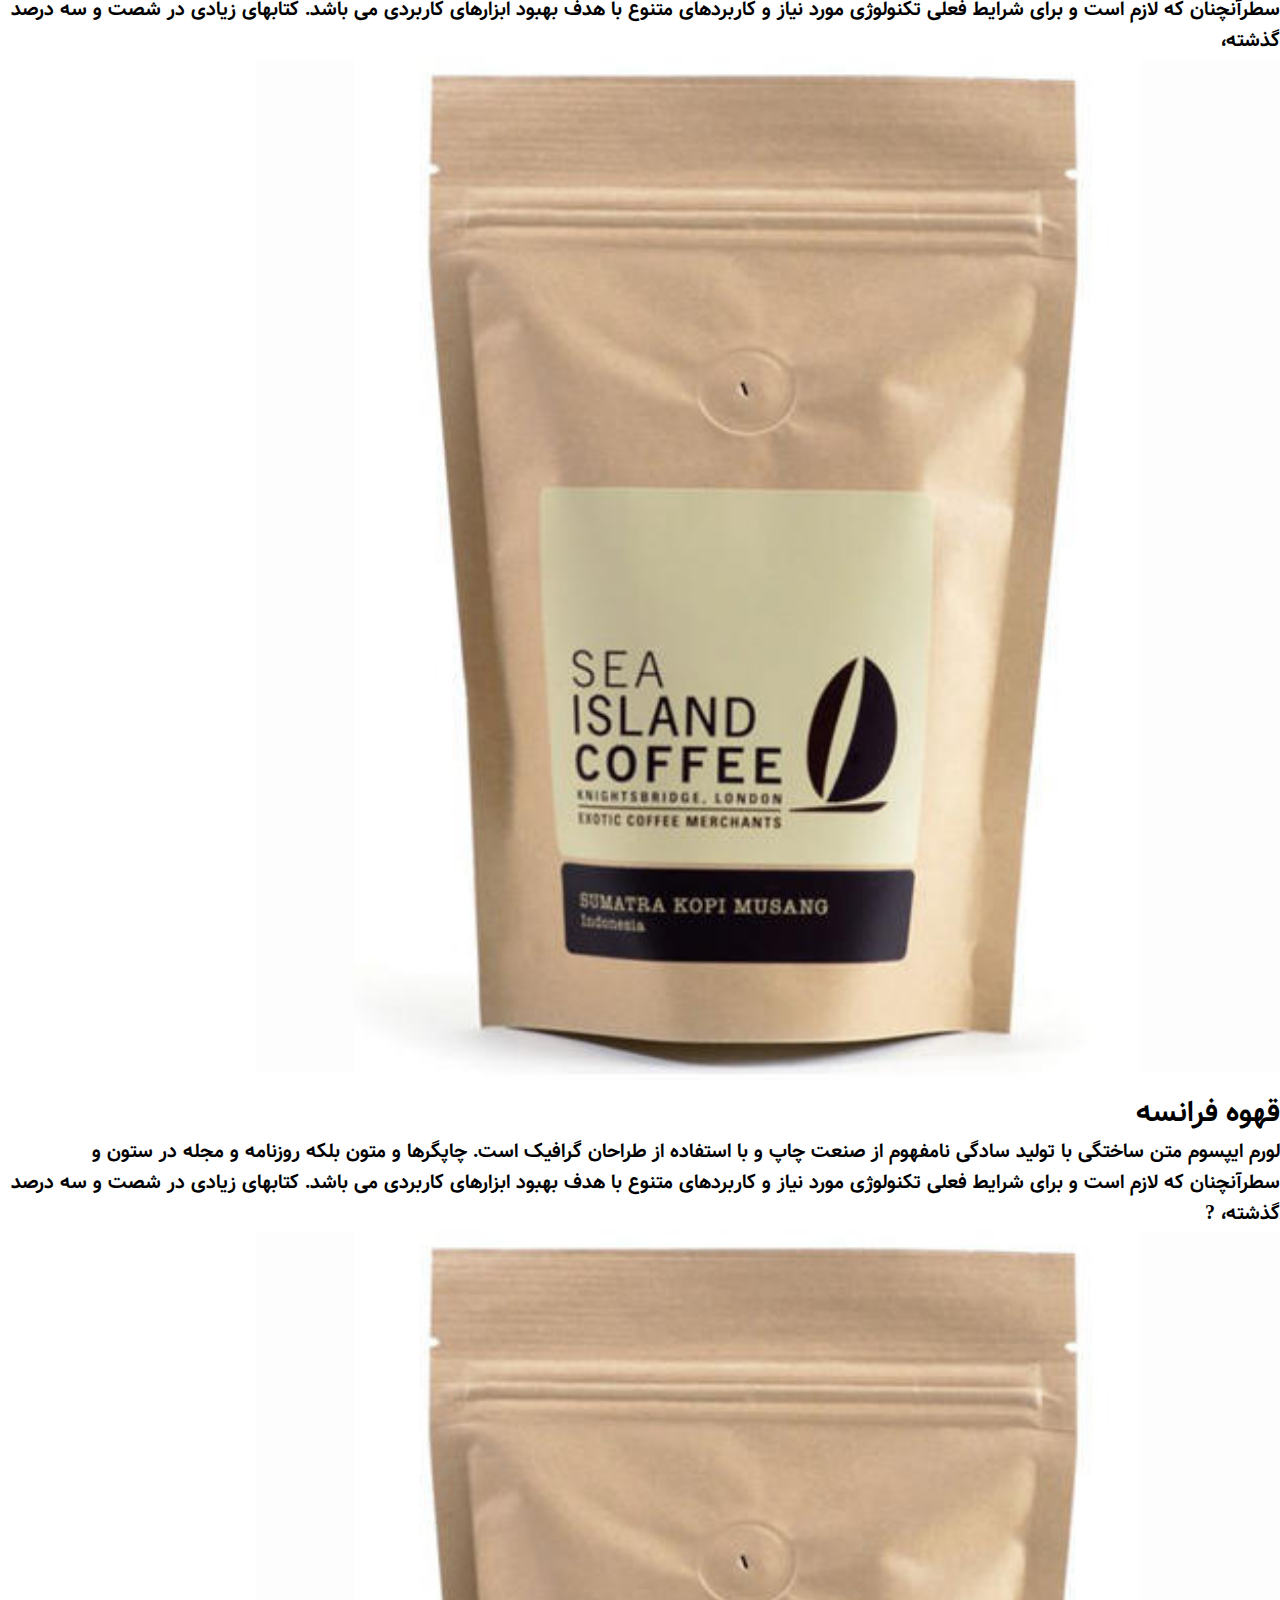
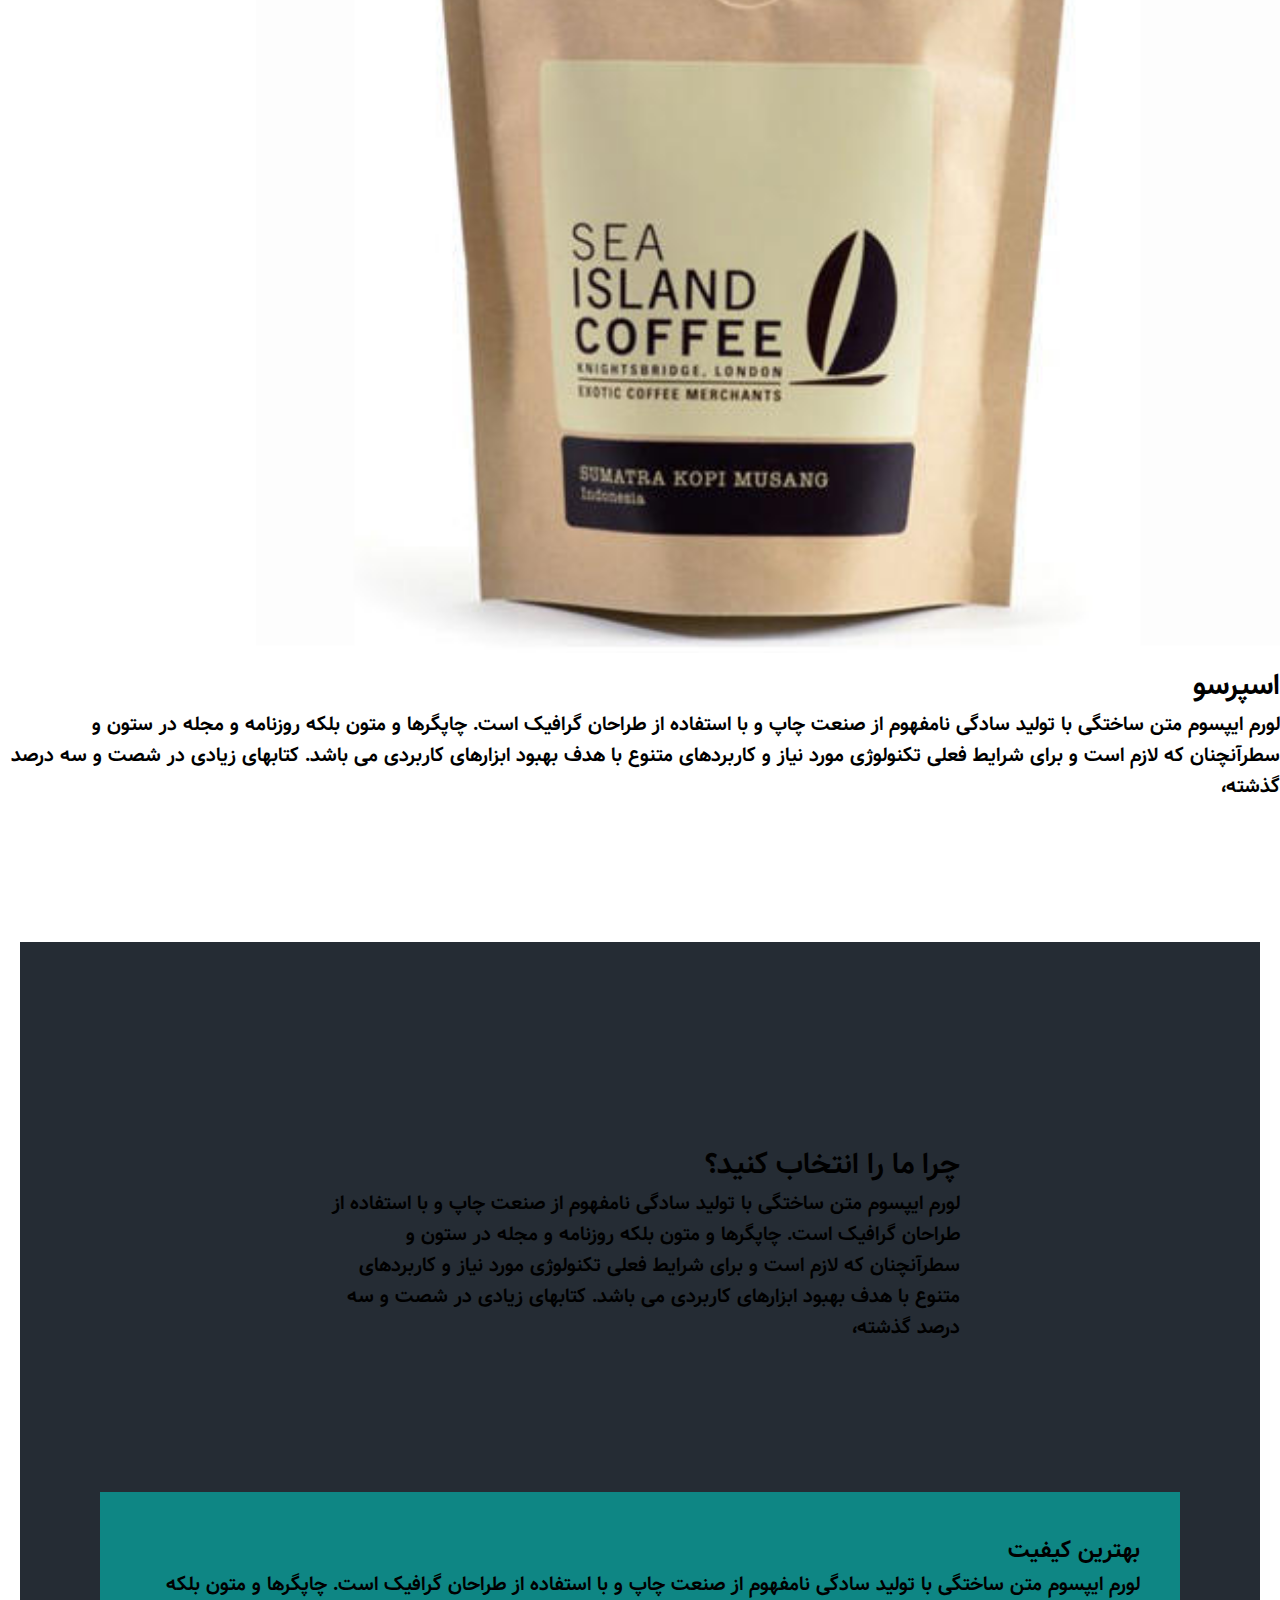
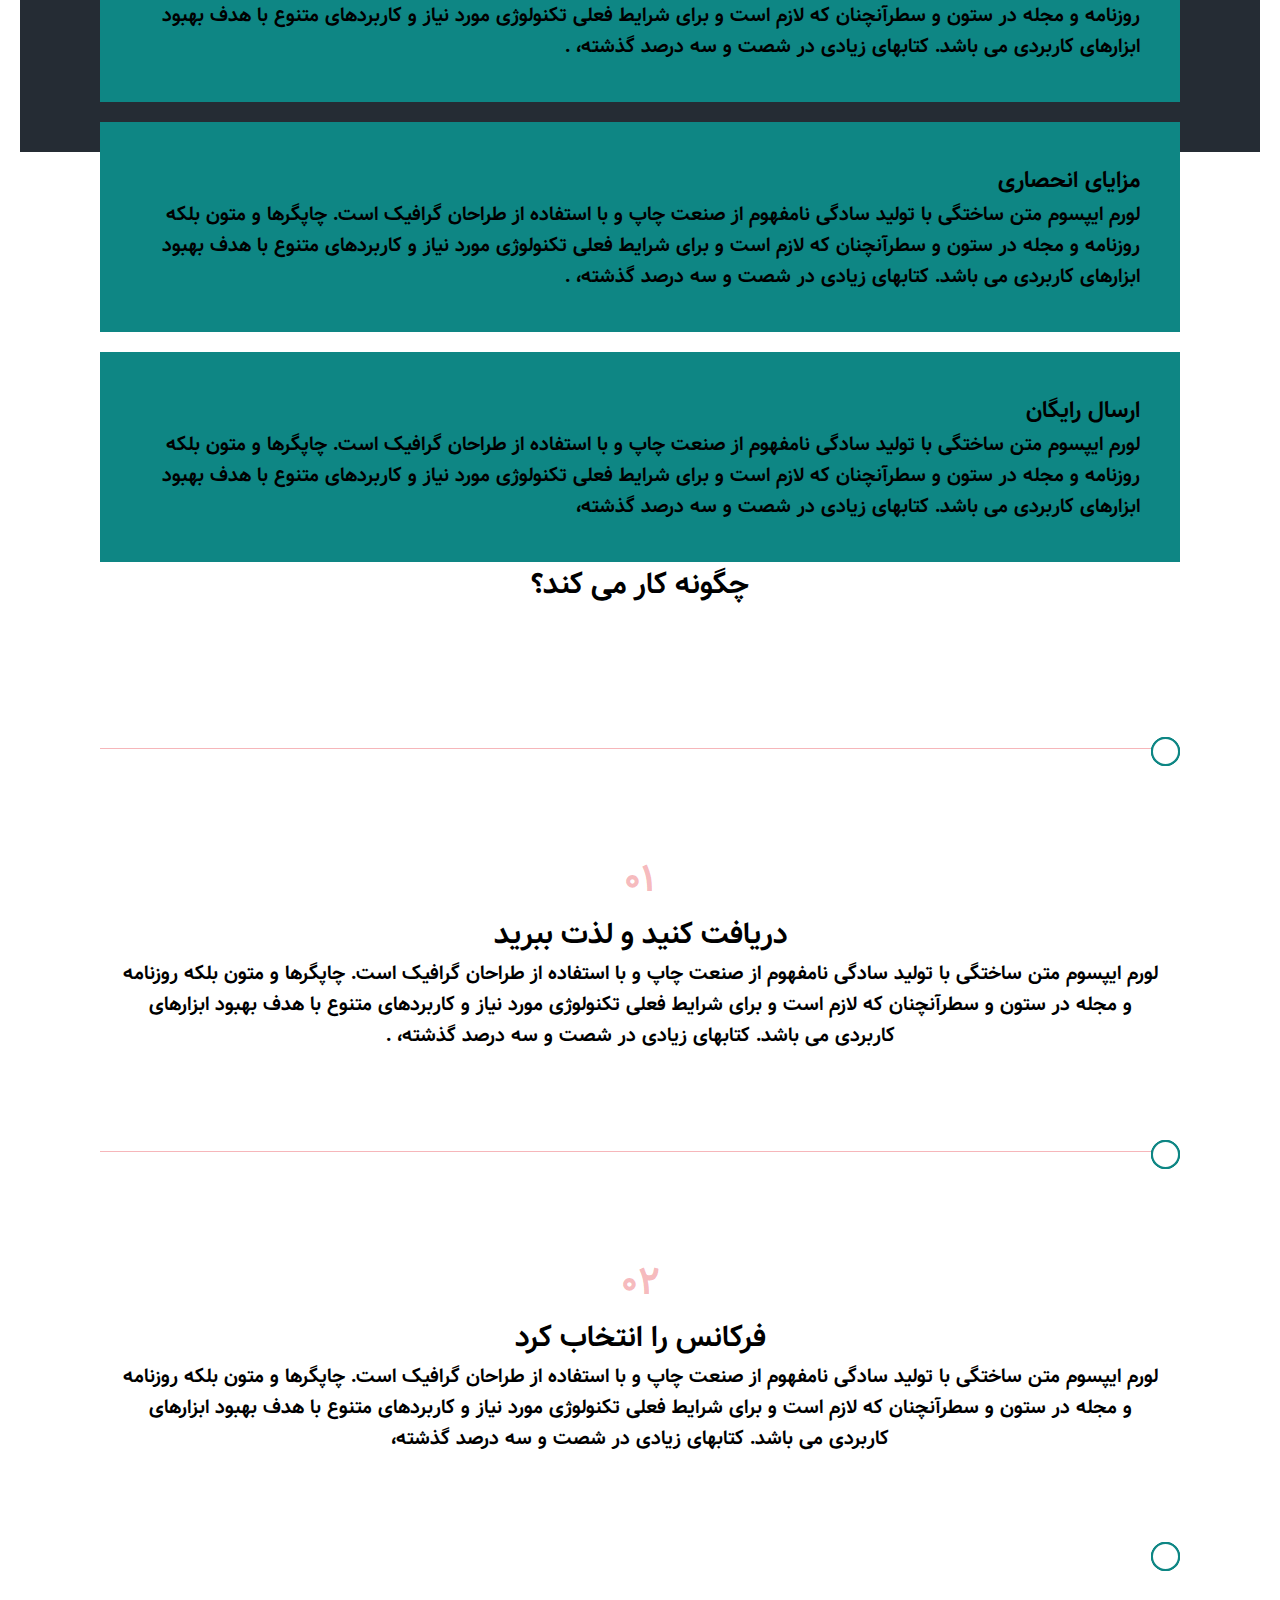
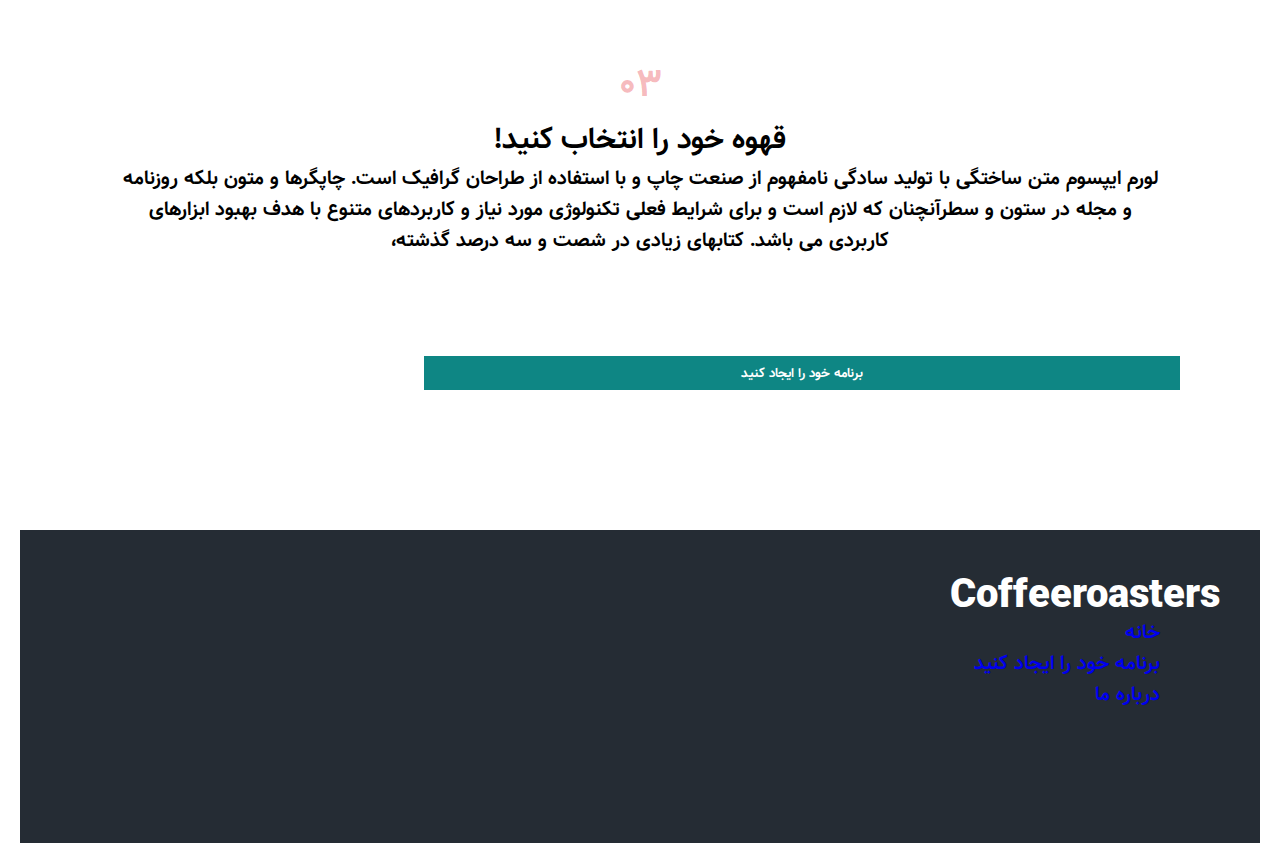
==== commit 62dfcc2a: "add project2" ====
--- a/project/index.html
+++ b/project/index.html
@@ -6,7 +6,7 @@
     <meta name="viewport" content="width=device-width, initial-scale=1.0">
     <link rel="stylesheet" href="./css/main.css">
     <link rel="stylesheet" href="https://maxst.icons8.com/vue-static/landings/line-awesome/line-awesome/1.3.0/css/line-awesome.min.css">
-    <link rel="stylesheet" href="./bootstrap/css/bootstrap.min.css">
+    <link rel="stylesheet" href="https://cdn.jsdelivr.net/npm/bootstrap@4.6.1/dist/css/bootstrap.min.css" integrity="sha384-zCbKRCUGaJDkqS1kPbPd7TveP5iyJE0EjAuZQTgFLD2ylzuqKfdKlfG/eSrtxUkn" crossorigin="anonymous">
    
     <title>coferosters</title>
 </head> 
@@ -20,7 +20,7 @@
             <div class="row row-header">
                 <div class="  col-lg-8 col-md-6 d-flex header-logo">
                     <a href="#"><i class="las la-coffee la-2x text-info"></i></a>
-                    <h1 class="h3">Coffeeroasters</h1>
+                    <h1 class="h3 logo-font">Coffeeroasters</h1>
                 </div>
                 <div class="col-lg-4 col-md-6">
                     <nav class="navbar  navbar-expand-md navbar-light ">
@@ -173,7 +173,7 @@
 </section>
 <section class="how-it ">
     <div class="container ">
-        <div class="row my-7 mx-5 row-once">
+        <div class="row my-2 mt-5 mx-5 row-once">
             <div class="col-12 how-it-main-text text-md-left">
                 <h2 class="h2 text-muted text-right">چگونه کار می کند؟</h2>
             </div>
@@ -207,10 +207,10 @@
 </section>
 <footer class="sec-footer">
   <div class="container">
-      <div class="row row-footer my-7 mx-1">
+      <div class="row row-footer my-5 mx-1 ">
                 <div class="col-lg-4 col-md-12  ">
                     <div class="footer-child  d-flex justi-footer-left "><a href="#"><i class="las la-coffee la-2x text-info"></i></a>
-        <h1 class="h3">Coffeeroasters</h1>
+        <h1 class="h3 logo-font">Coffeeroasters</h1>
     </div>
         
       </div>
@@ -235,12 +235,9 @@
 
   
 
-
-
-
-    <script src="./bootstrap/js/jquery.js"></script>
-    <script src="./bootstrap/js/bootstrap.bundle.min.js"></script>
-    <script src="./bootstrap/js/main.js"></script>
-
+ <script src="./bootstrap/js/jquery.js"></script>
+<script src="https://cdn.jsdelivr.net/npm/jquery@3.5.1/dist/jquery.slim.min.js" integrity="sha384-DfXdz2htPH0lsSSs5nCTpuj/zy4C+OGpamoFVy38MVBnE+IbbVYUew+OrCXaRkfj" crossorigin="anonymous"></script>
+<script src="https://cdn.jsdelivr.net/npm/bootstrap@4.6.1/dist/js/bootstrap.bundle.min.js" integrity="sha384-fQybjgWLrvvRgtW6bFlB7jaZrFsaBXjsOMm/tB9LTS58ONXgqbR9W8oWht/amnpF" crossorigin="anonymous"></script>
+   
 </body> 
 </html>--- a/project/css/main.css
+++ b/project/css/main.css
@@ -1,5 +1,13 @@
-@import url("https://fonts.googleapis.com/css2?family=Abril+Fatface&display=swap");
-@import url("https://fonts.googleapis.com/css2?family=Abril+Fatface&family=Roboto:ital,wght@0,100;1,100&family=Signika:wght@300&display=swap");
+@font-face {
+  font-family: 'samim';
+  src: url("../assets/font/Samim-Bold-FD-WOL.ttf");
+}
+
+@font-face {
+  font-family: 'roboto';
+  src: url("../assets/font/Roboto-Black.ttf");
+}
+
 * {
   padding: 0;
   margin: 0;
@@ -17,16 +25,16 @@
 }
 
 h1, h2, h3, h4, h5 {
-  font-family: "Abril Fatface", cursive;
+  font-family: 'samim';
 }
 
 p, span, a {
-  font-family: "Roboto", sans-serif;
+  font-family: 'samim';
   font-weight: 600;
 }
 
 body {
-  font-family: "Roboto", sans-serif;
+  font-family: "samim";
   direction: rtl;
   font-size: 20px;
 }
@@ -35,6 +43,10 @@
   position: absolute;
   top: -40px;
   left: 0;
+}
+
+.logo-font {
+  font-family: 'roboto';
 }
 
 .btn-header:hover {
@@ -227,6 +239,7 @@
 .how-it .row-second h1 {
   color: rgba(224, 14, 25, 0.3);
   font-weight: bold;
+  font-family: 'samim';
 }
 
 .how-it .row-second .once-col, .how-it .row-second .twice-col, .how-it .row-second .third-col {
@@ -266,7 +279,7 @@
   display: block;
   width: 70%;
   color: #fff;
-  font-family: "Abril Fatface", cursive;
+  font-family: 'samim';
   padding: .5em;
   border: none;
 }
@@ -275,6 +288,13 @@
   background-image: -webkit-gradient(linear, left top, right top, from(#0e8684), to(#5f3d0a));
   background-image: linear-gradient(to right, #0e8684, #5f3d0a);
   color: white;
+}
+
+@media (max-whidth: 768px) {
+  .sec-footer {
+    margin-top: 0px;
+    margin-bottom: 0;
+  }
 }
 
 .sec-footer .row-footer {
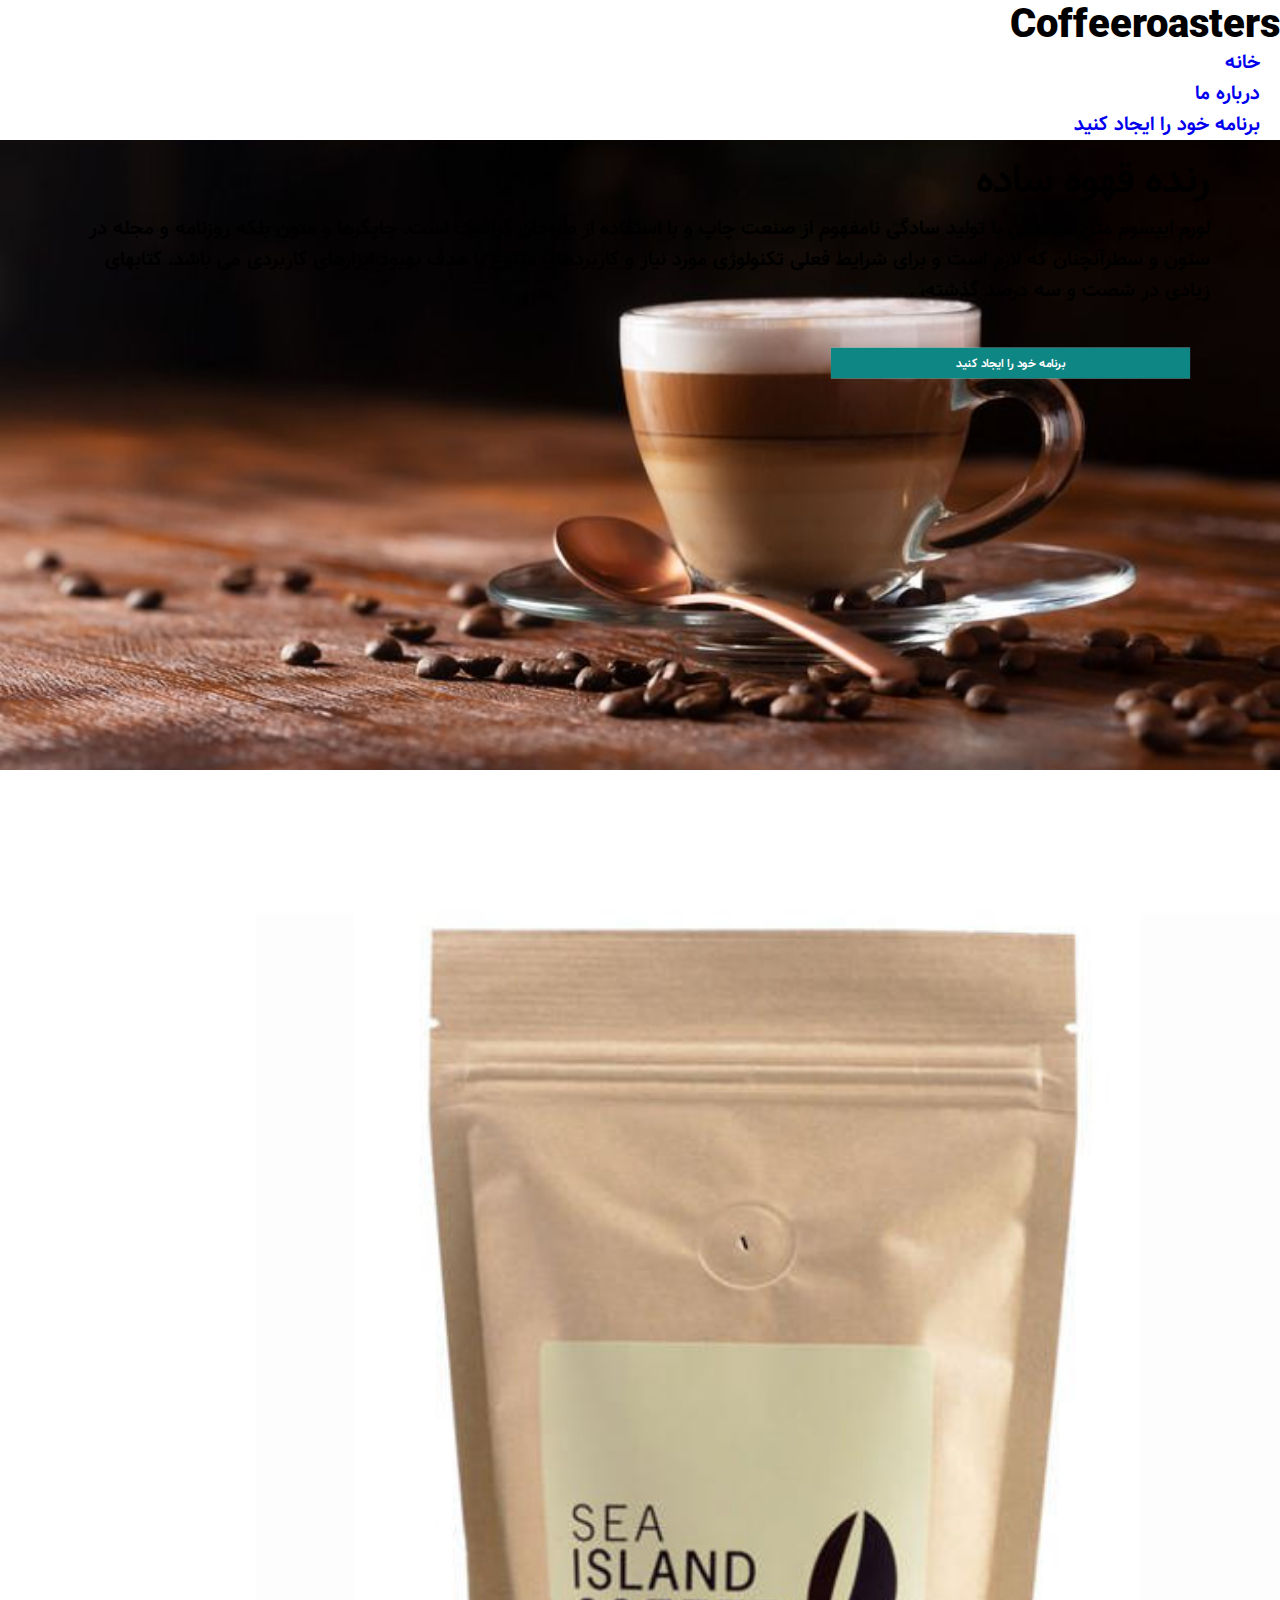
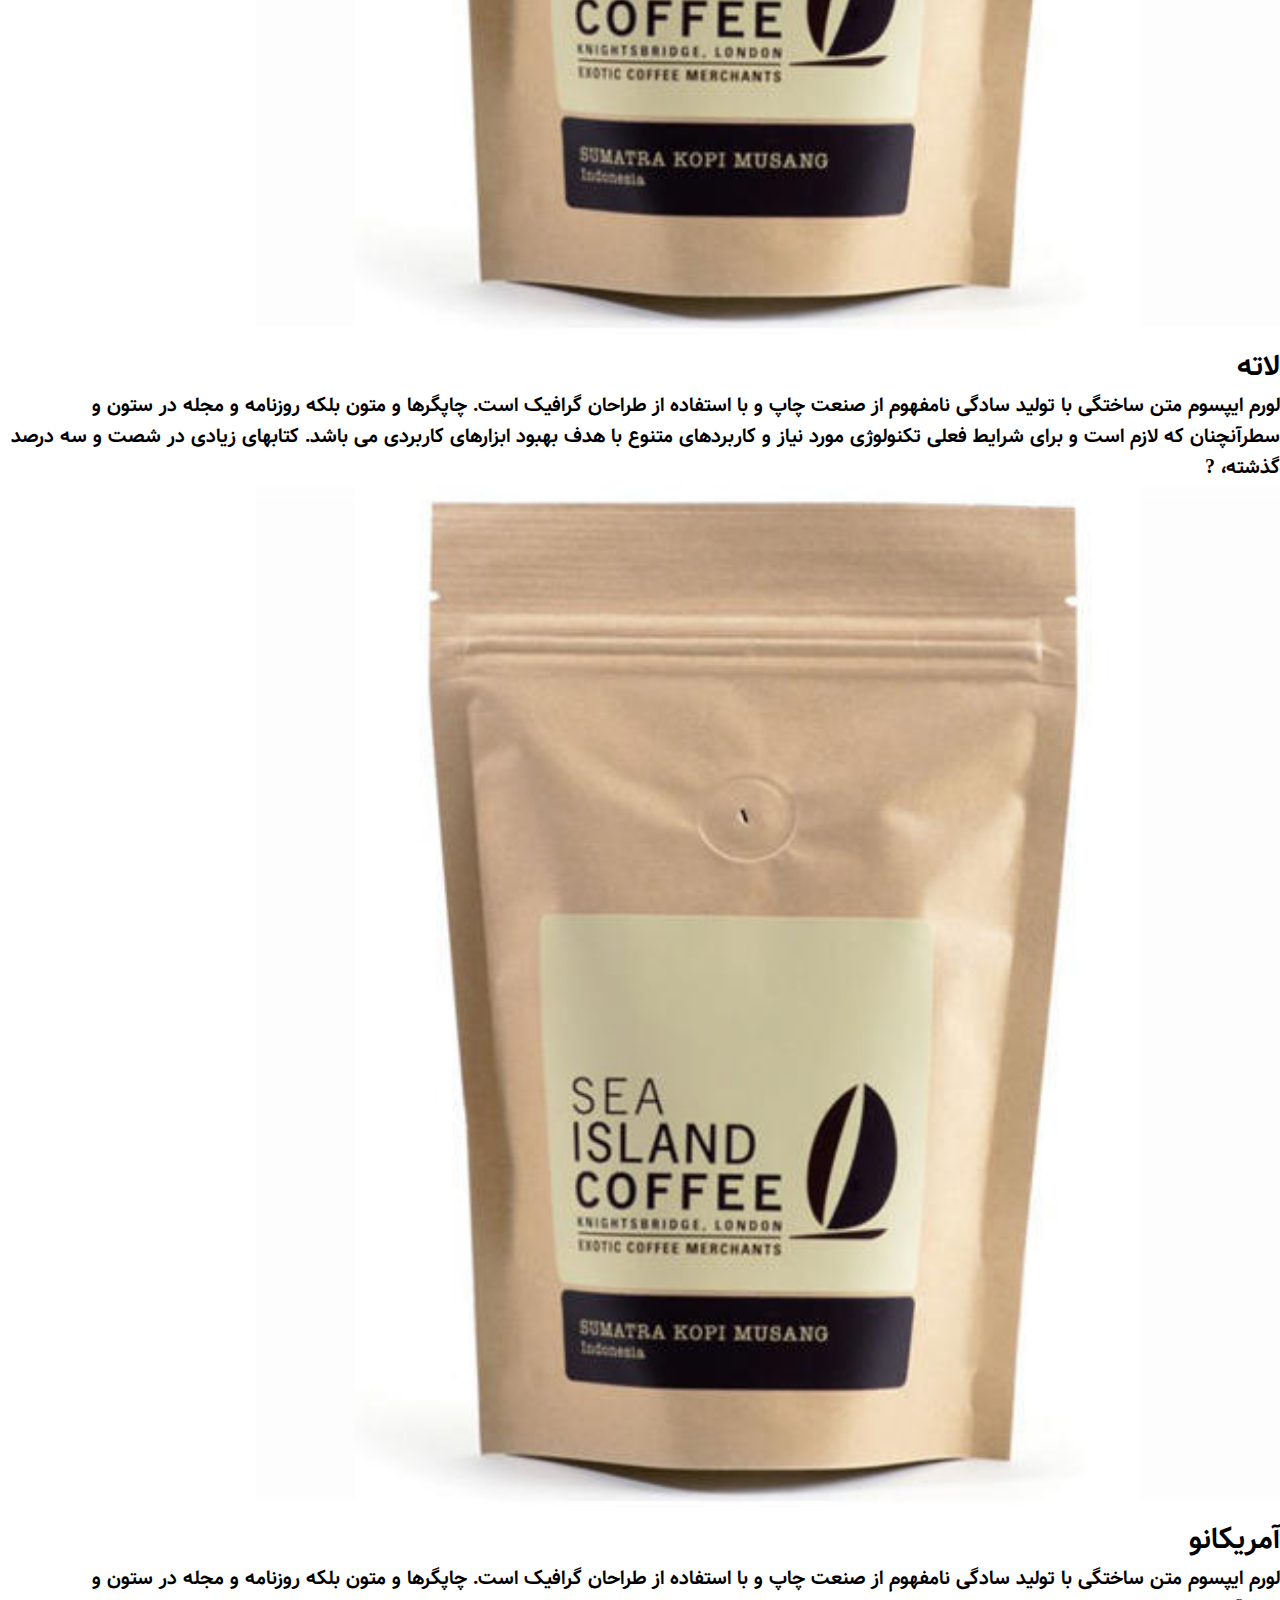
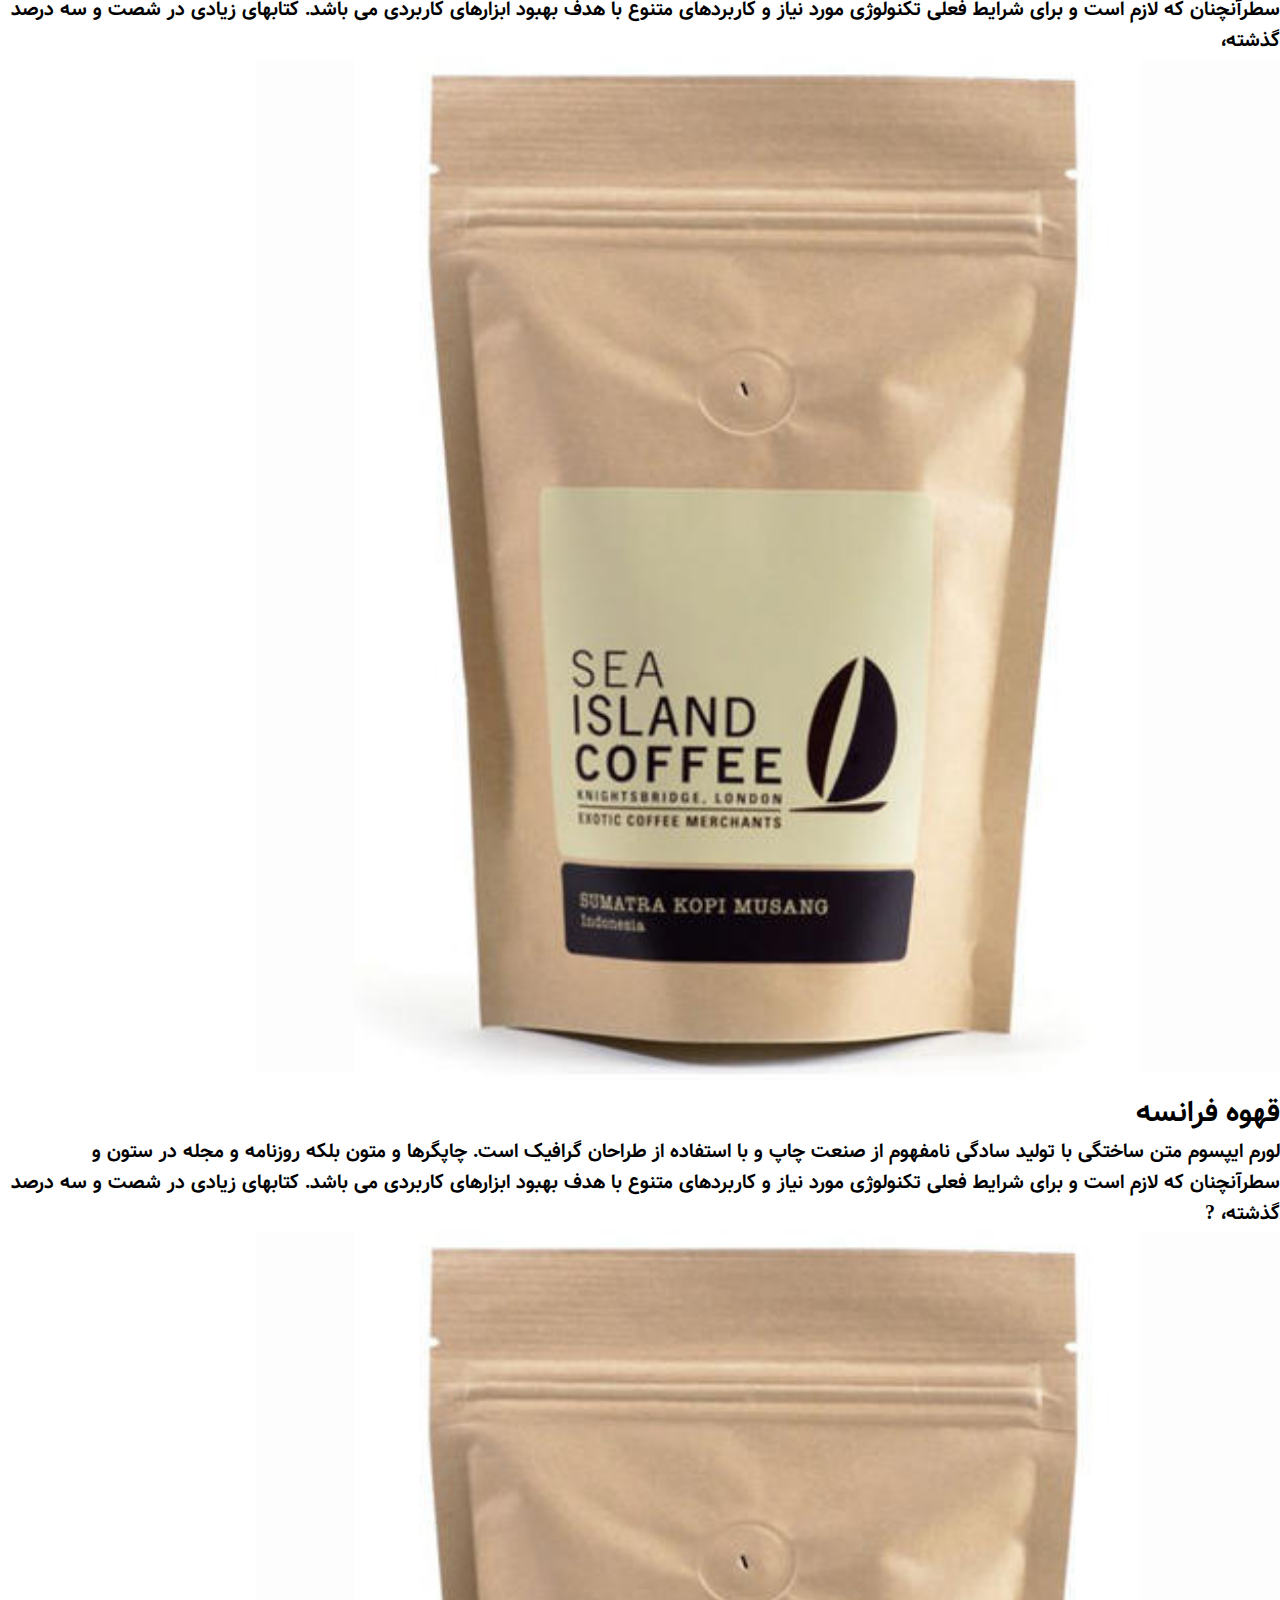
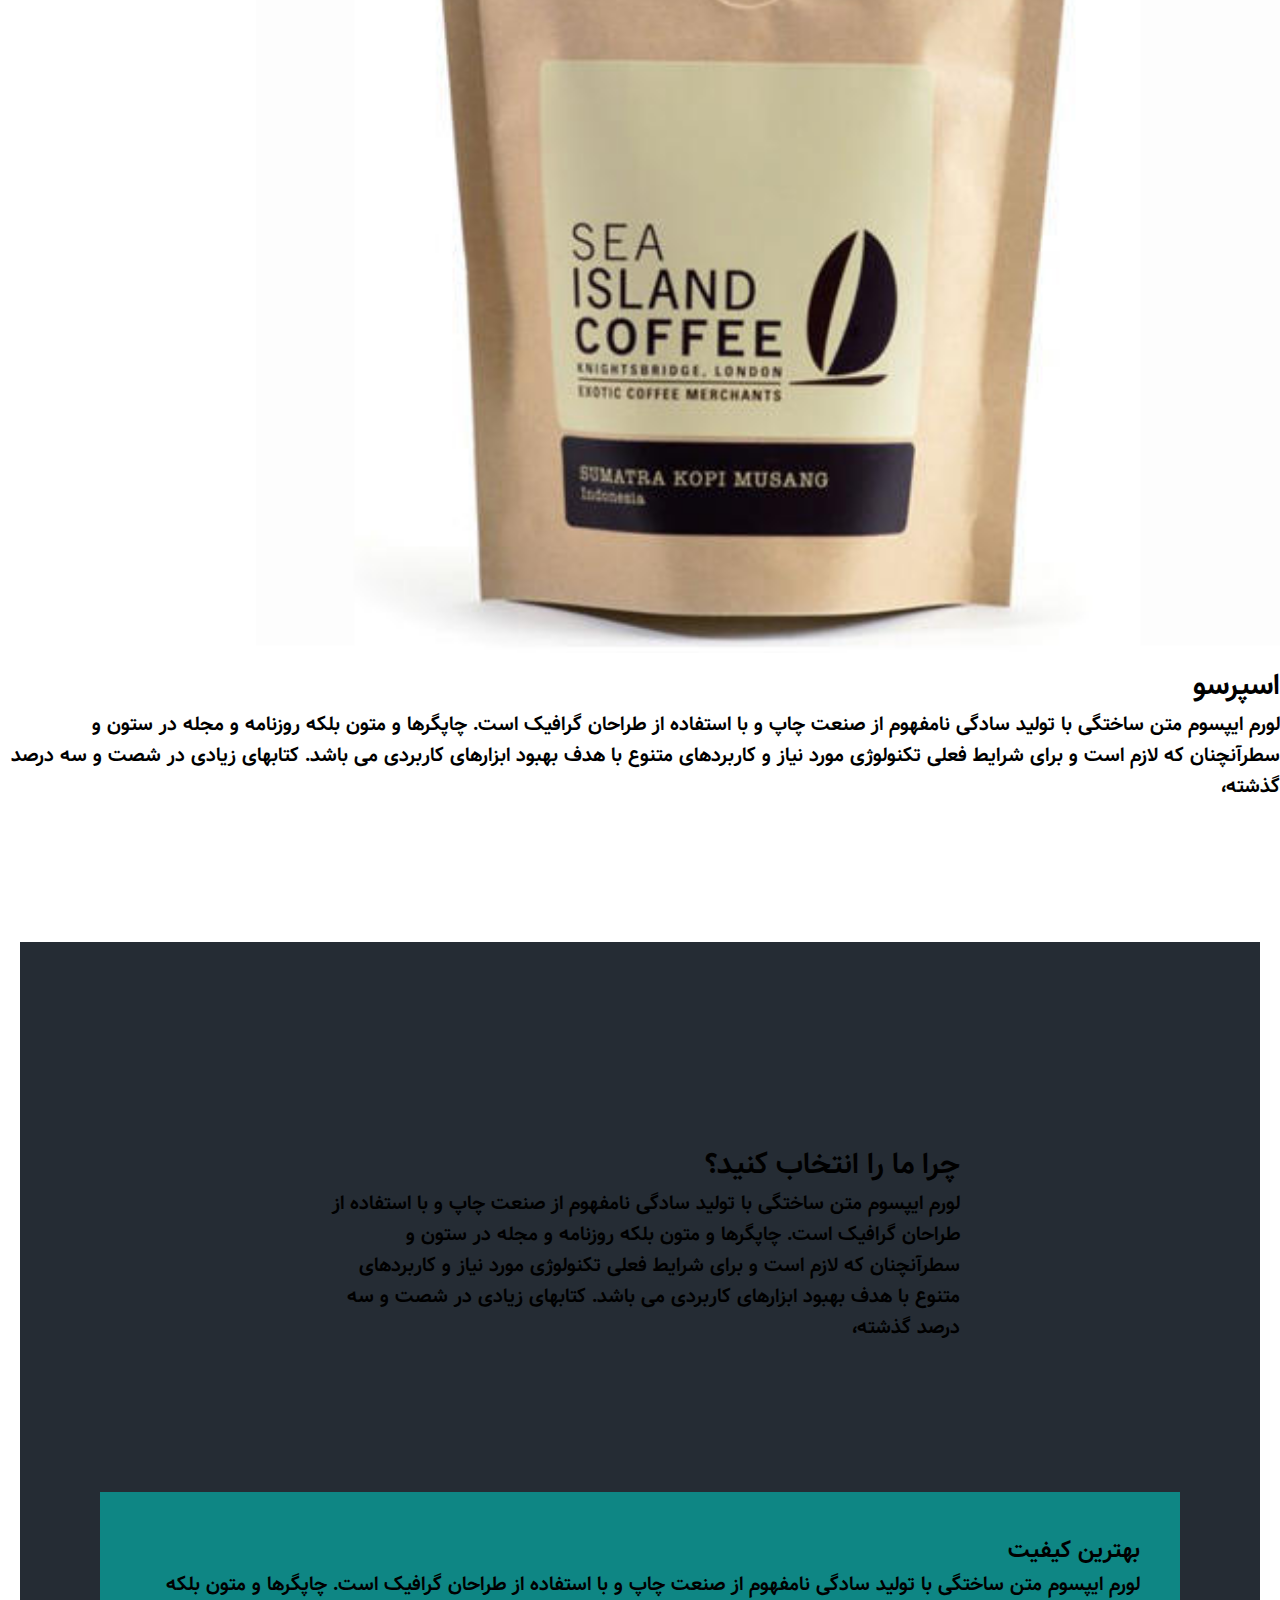
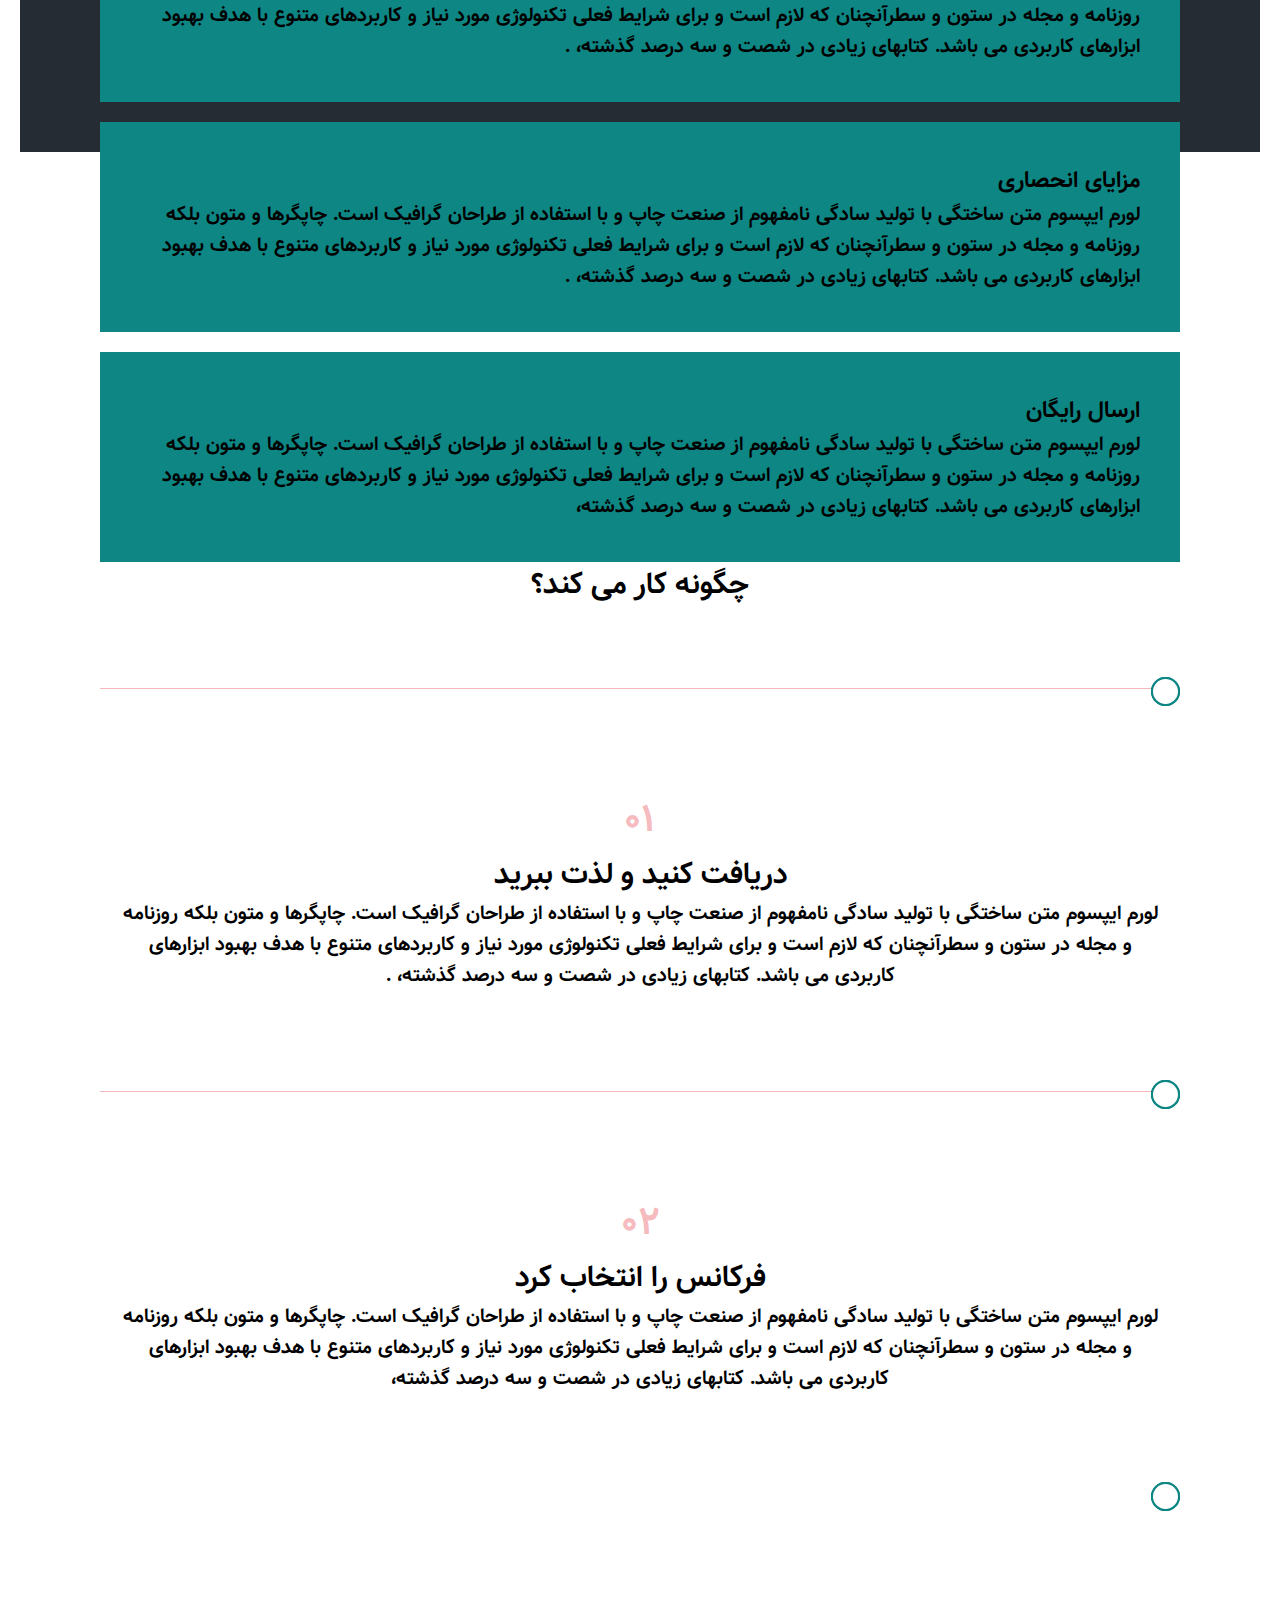
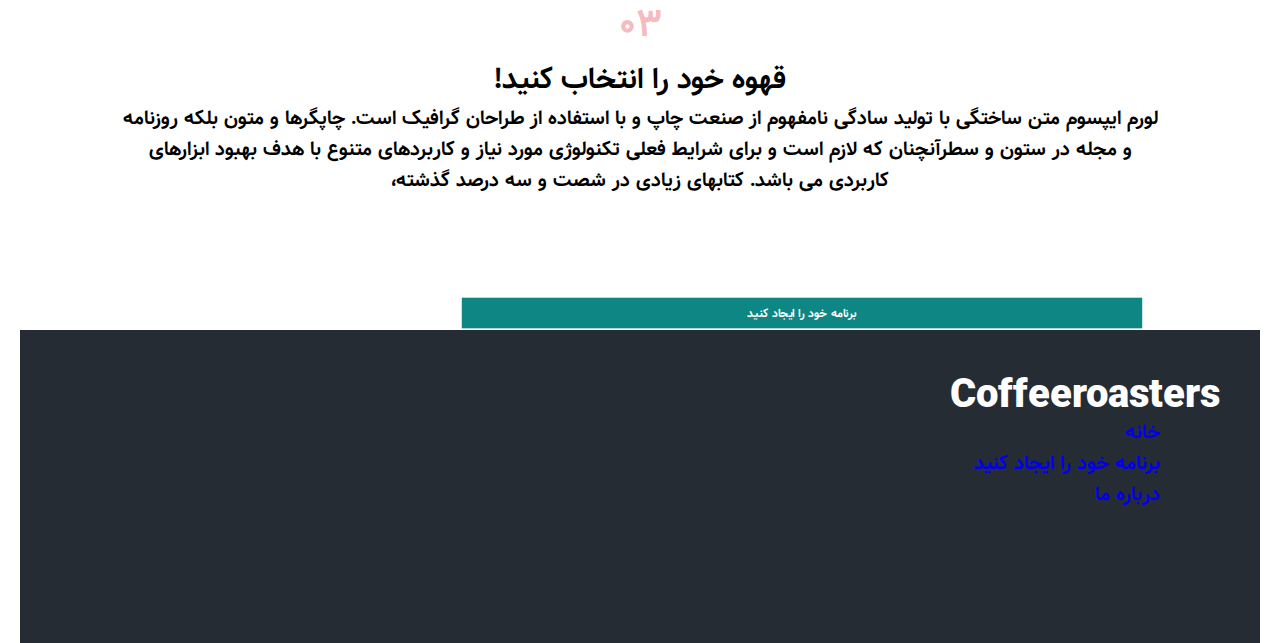
==== commit b65955cb: "commit proje2" ====
--- a/project/index.html
+++ b/project/index.html
@@ -21,21 +21,22 @@
                 <div class="  col-lg-8 col-md-6 d-flex header-logo">
                     <a href="#"><i class="las la-coffee la-2x text-info"></i></a>
                     <h1 class="h3 logo-font">Coffeeroasters</h1>
-                </div>
-                <div class="col-lg-4 col-md-6">
-                    <nav class="navbar  navbar-expand-md navbar-light ">
-                        <button type="button" class="navbar-toggler ml-auto btn-header" data-toggle="collapse" data-target="#header-nav">
-                            <span class="navbar-toggler-icon"></span>
+                    
+                </div>
+                <div class="col-lg-4 col-md-6 ">
+                    <nav class="navbar  navbar-expand-md navbar-light">
+                        <button type="button" class="navbar-toggler ml-auto btn-header " data-toggle="collapse" data-target="#header-nav">
+                            <span class="navbar-toggler-icon "></span>
                         </button>
                         <div class="collapse navbar-collapse " id="header-nav">
-                            <ul class="navbar-nav ml-auto text-center">
+                            <ul class="navbar-nav ml-auto text-center ">
                                 <li class="nav-item ml-auto">
                                     <a href="#" class="nav-link   pr-1 active mx-1 font-size-primary">خانه</a>
                                 </li>
                                 <li class="nav-item ml-auto">
                                     <a href="#" class="nav-link   pr-1 mx-1 font-size-primary "> درباره ما</a>
                                 </li>
-                                <li class="nav-item ml-auto">
+                                <li class="nav-item ml-auto ">
                                     <a href="#" class="nav-link   pr-1  mx-1 font-size-primary">برنامه خود را ایجاد کنید</a>
                                 </li>
                             </ul>
@@ -58,7 +59,7 @@
                           <h1 class="text-capitalize text-right">رنده قهوه ساده</h1>
                           <p class="mt-4 text-right font-size-primary"> لورم ایپسوم متن ساختگی با تولید سادگی نامفهوم از صنعت چاپ و با استفاده از طراحان گرافیک است. چاپگرها و متون بلکه روزنامه و مجله در ستون و سطرآنچنان که لازم است و برای شرایط فعلی تکنولوژی مورد نیاز و کاربردهای متنوع با هدف بهبود ابزارهای کاربردی می باشد. کتابهای زیادی در شصت و سه درصد گذشته،
                             .</p>
-                          <div class="col-button col-button-img-primary text-right ">
+                          <div class="col-button col-button-img-primary text-right  ">
                                <button type="button" class="col-button-plan btn text-capitalize ">برنامه خود را ایجاد کنید</button>
                           </div>
                          
@@ -173,12 +174,12 @@
 </section>
 <section class="how-it ">
     <div class="container ">
-        <div class="row my-2 mt-5 mx-5 row-once">
+        <div class="row my-5 mx-5 row-once">
             <div class="col-12 how-it-main-text text-md-left">
                 <h2 class="h2 text-muted text-right">چگونه کار می کند؟</h2>
             </div>
         </div>
-        <div class="row my-7 mx-5 row-second ml-auto">
+        <div class="row my-2  mx-5 row-second ml-auto">
             <div class="col-md-12 col-lg-4 text-md-right row-second-col once-col border-top-black">
                 <h1 class="ml-auto">01</h1>
                 <h2 class="mt-3 text-capitalize text-right"> دریافت کنید و لذت ببرید</h2>
@@ -207,7 +208,7 @@
 </section>
 <footer class="sec-footer">
   <div class="container">
-      <div class="row row-footer my-5 mx-1 ">
+      <div class="row row-footer  my-5 mx-1 ">
                 <div class="col-lg-4 col-md-12  ">
                     <div class="footer-child  d-flex justi-footer-left "><a href="#"><i class="las la-coffee la-2x text-info"></i></a>
         <h1 class="h3 logo-font">Coffeeroasters</h1>
--- a/project/css/main.css
+++ b/project/css/main.css
@@ -43,6 +43,11 @@
   position: absolute;
   top: -40px;
   left: 0;
+}
+
+.transition-1s {
+  -webkit-transition: 6s;
+  transition: 6s;
 }
 
 .logo-font {
@@ -282,11 +287,17 @@
   font-family: 'samim';
   padding: .5em;
   border: none;
+  -webkit-transition: 1s;
+  transition: 1s;
+  -webkit-transform: scale(0.9);
+          transform: scale(0.9);
 }
 
 .col-button .col-button-plan:hover {
   background-image: -webkit-gradient(linear, left top, right top, from(#0e8684), to(#5f3d0a));
   background-image: linear-gradient(to right, #0e8684, #5f3d0a);
+  -webkit-transform: scale(1);
+          transform: scale(1);
   color: white;
 }
 
@@ -318,3 +329,9 @@
             justify-content: center;
   }
 }
+
+.sec-footer i:hover {
+  color: #0e8684;
+  -webkit-transition: .8s;
+  transition: .8s;
+}
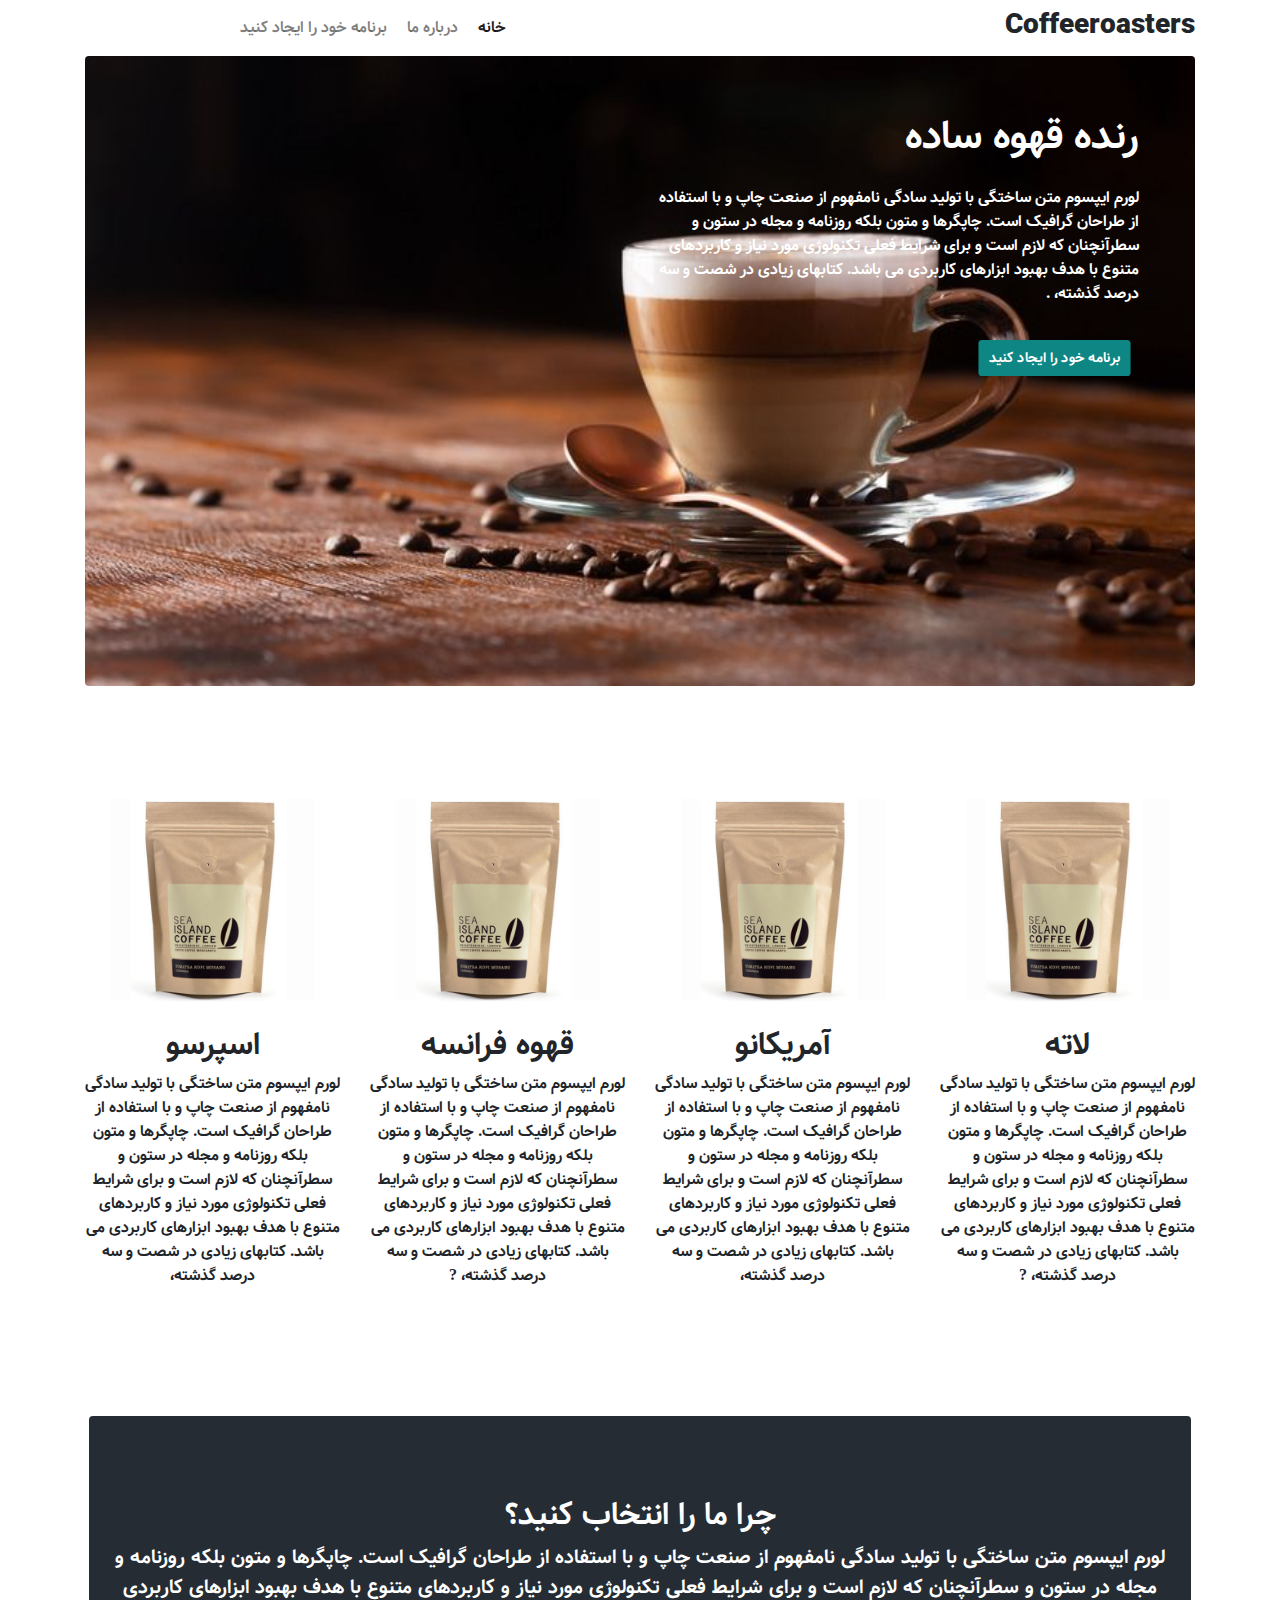
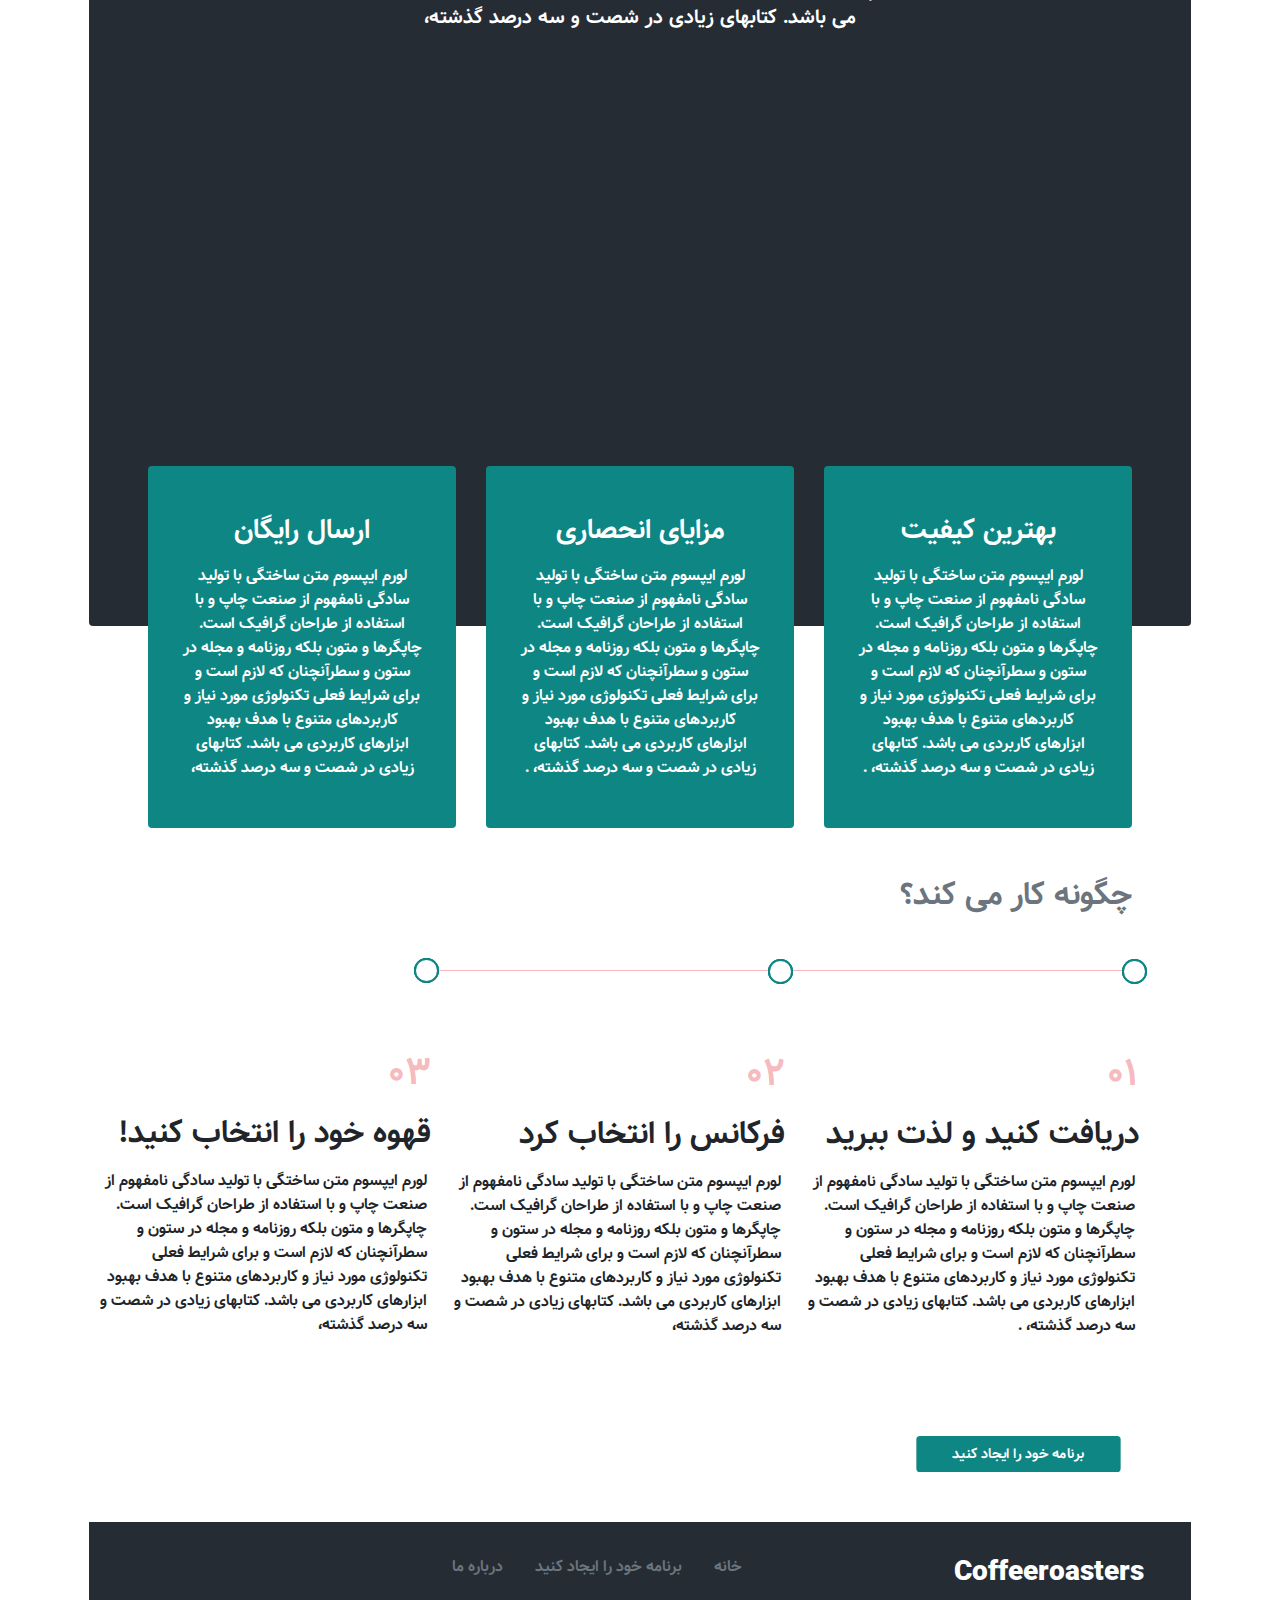
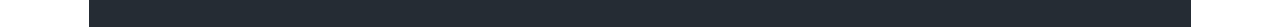
==== commit 83eeed2a: "commit proje2" ====
--- a/project/index.html
+++ b/project/index.html
@@ -5,9 +5,8 @@
     <meta http-equiv="X-UA-Compatible" content="IE=edge">
     <meta name="viewport" content="width=device-width, initial-scale=1.0">
     <link rel="stylesheet" href="./css/main.css">
-    <link rel="stylesheet" href="https://maxst.icons8.com/vue-static/landings/line-awesome/line-awesome/1.3.0/css/line-awesome.min.css">
-    <link rel="stylesheet" href="https://cdn.jsdelivr.net/npm/bootstrap@4.6.1/dist/css/bootstrap.min.css" integrity="sha384-zCbKRCUGaJDkqS1kPbPd7TveP5iyJE0EjAuZQTgFLD2ylzuqKfdKlfG/eSrtxUkn" crossorigin="anonymous">
-   
+    <link rel="stylesheet" href="./bootstrap/bootstrap.min.css">
+    <link rel="stylesheet" href="https://maxst.icons8.com/vue-static/landings/line-awesome/line-awesome/1.3.0/css/line-awesome.min.css">   
     <title>coferosters</title>
 </head> 
 <body>
@@ -18,12 +17,12 @@
            
         <div class="container">
             <div class="row row-header">
-                <div class="  col-lg-8 col-md-6 d-flex header-logo">
+                <div class="  col-lg-7 col-md-6 d-flex header-logo align-items-center">
                     <a href="#"><i class="las la-coffee la-2x text-info"></i></a>
                     <h1 class="h3 logo-font">Coffeeroasters</h1>
                     
                 </div>
-                <div class="col-lg-4 col-md-6 ">
+                <div class="col-lg-5 col-md-6 ">
                     <nav class="navbar  navbar-expand-md navbar-light">
                         <button type="button" class="navbar-toggler ml-auto btn-header " data-toggle="collapse" data-target="#header-nav">
                             <span class="navbar-toggler-icon "></span>
@@ -57,7 +56,7 @@
                           
                       <div class="col-lg-6 col-md-12">
                           <h1 class="text-capitalize text-right">رنده قهوه ساده</h1>
-                          <p class="mt-4 text-right font-size-primary"> لورم ایپسوم متن ساختگی با تولید سادگی نامفهوم از صنعت چاپ و با استفاده از طراحان گرافیک است. چاپگرها و متون بلکه روزنامه و مجله در ستون و سطرآنچنان که لازم است و برای شرایط فعلی تکنولوژی مورد نیاز و کاربردهای متنوع با هدف بهبود ابزارهای کاربردی می باشد. کتابهای زیادی در شصت و سه درصد گذشته،
+                          <p class="mt-4 text-right font-size-primary text-shadow"> لورم ایپسوم متن ساختگی با تولید سادگی نامفهوم از صنعت چاپ و با استفاده از طراحان گرافیک است. چاپگرها و متون بلکه روزنامه و مجله در ستون و سطرآنچنان که لازم است و برای شرایط فعلی تکنولوژی مورد نیاز و کاربردهای متنوع با هدف بهبود ابزارهای کاربردی می باشد. کتابهای زیادی در شصت و سه درصد گذشته،
                             .</p>
                           <div class="col-button col-button-img-primary text-right  ">
                                <button type="button" class="col-button-plan btn text-capitalize ">برنامه خود را ایجاد کنید</button>
@@ -126,9 +125,9 @@
 
 <section class="chose-us">
     <div class="container">
-        <div class="row my-7 mt-0 mx-1">
+        <div class="row my-7 mt-0 mx-1 ">
             <div class="col-12 chose-us-primary rounded ">
-                <div class="text-center text-white chose-us-primary-text">
+                <div class="text-center text-white chose-us-primary-text ">
                     <h2 class=" h2">چرا ما را انتخاب کنید؟</h2>
                 <p class="font-size-primary"> 
                     لورم ایپسوم متن ساختگی با تولید سادگی نامفهوم از صنعت چاپ و با استفاده از طراحان گرافیک است. چاپگرها و متون بلکه روزنامه و مجله در ستون و سطرآنچنان که لازم است و برای شرایط فعلی تکنولوژی مورد نیاز و کاربردهای متنوع با هدف بهبود ابزارهای کاربردی می باشد. کتابهای زیادی در شصت و سه درصد گذشته،
@@ -180,21 +179,21 @@
             </div>
         </div>
         <div class="row my-2  mx-5 row-second ml-auto">
-            <div class="col-md-12 col-lg-4 text-md-right row-second-col once-col border-top-black">
+            <div class="col-md-12 col-lg-4 text-md-right row-second-col once-col border-top-black  px-2">
                 <h1 class="ml-auto">01</h1>
                 <h2 class="mt-3 text-capitalize text-right"> دریافت کنید و لذت ببرید</h2>
                 <p class="mt-3 mx-1  text-right"> لورم ایپسوم متن ساختگی با تولید سادگی نامفهوم از صنعت چاپ و با استفاده از طراحان گرافیک است. چاپگرها و متون بلکه روزنامه و مجله در ستون و سطرآنچنان که لازم است و برای شرایط فعلی تکنولوژی مورد نیاز و کاربردهای متنوع با هدف بهبود ابزارهای کاربردی می باشد. کتابهای زیادی در شصت و سه درصد گذشته،
                    .</p>
             </div>
 
-            <div class="col-md-12 col-lg-4 text-md-right row-second-col twice-col border-top-black ">
+            <div class="col-md-12 col-lg-4 text-md-right row-second-col twice-col border-top-black  px-2">
                 <h1>02</h1>
                 <h2 class="mt-3 text-capitalize text-right">فرکانس را انتخاب کرد</h2>
                 <p class="mt-3 mx-1 text-right"> لورم ایپسوم متن ساختگی با تولید سادگی نامفهوم از صنعت چاپ و با استفاده از طراحان گرافیک است. چاپگرها و متون بلکه روزنامه و مجله در ستون و سطرآنچنان که لازم است و برای شرایط فعلی تکنولوژی مورد نیاز و کاربردهای متنوع با هدف بهبود ابزارهای کاربردی می باشد. کتابهای زیادی در شصت و سه درصد گذشته،
                 </p>
             </div>
 
-            <div class="col-md-12 col-lg-4 text-md-right third-col row-second-col">
+            <div class="col-md-12 col-lg-4 text-md-right third-col row-second-col px-2">
                 <h1>03</h1>
                 <h2 class="mt-3 text-capitalize text-right">    قهوه خود را انتخاب کنید!</h2>
                 <p class="mt-3 mx-1  text-right"> لورم ایپسوم متن ساختگی با تولید سادگی نامفهوم از صنعت چاپ و با استفاده از طراحان گرافیک است. چاپگرها و متون بلکه روزنامه و مجله در ستون و سطرآنچنان که لازم است و برای شرایط فعلی تکنولوژی مورد نیاز و کاربردهای متنوع با هدف بهبود ابزارهای کاربردی می باشد. کتابهای زیادی در شصت و سه درصد گذشته،
@@ -208,9 +207,9 @@
 </section>
 <footer class="sec-footer">
   <div class="container">
-      <div class="row row-footer  my-5 mx-1 ">
+      <div class="row row-footer mb-0  mt-5 mx-1 ">
                 <div class="col-lg-4 col-md-12  ">
-                    <div class="footer-child  d-flex justi-footer-left "><a href="#"><i class="las la-coffee la-2x text-info"></i></a>
+                    <div class="footer-child  d-flex justi-footer-left align-items-center"><a href="#"><i class="las la-coffee la-2x text-info"></i></a>
         <h1 class="h3 logo-font">Coffeeroasters</h1>
     </div>
         
@@ -236,9 +235,7 @@
 
   
 
- <script src="./bootstrap/js/jquery.js"></script>
 <script src="https://cdn.jsdelivr.net/npm/jquery@3.5.1/dist/jquery.slim.min.js" integrity="sha384-DfXdz2htPH0lsSSs5nCTpuj/zy4C+OGpamoFVy38MVBnE+IbbVYUew+OrCXaRkfj" crossorigin="anonymous"></script>
-<script src="https://cdn.jsdelivr.net/npm/bootstrap@4.6.1/dist/js/bootstrap.bundle.min.js" integrity="sha384-fQybjgWLrvvRgtW6bFlB7jaZrFsaBXjsOMm/tB9LTS58ONXgqbR9W8oWht/amnpF" crossorigin="anonymous"></script>
-   
+<script src="./bootstrap/bootstrap.bundle.min.js"></script>   
 </body> 
 </html>--- a/project/css/main.css
+++ b/project/css/main.css
@@ -1,13 +1,3 @@
-@font-face {
-  font-family: 'samim';
-  src: url("../assets/font/Samim-Bold-FD-WOL.ttf");
-}
-
-@font-face {
-  font-family: 'roboto';
-  src: url("../assets/font/Roboto-Black.ttf");
-}
-
 * {
   padding: 0;
   margin: 0;
@@ -33,6 +23,16 @@
   font-weight: 600;
 }
 
+@font-face {
+  font-family: 'samim';
+  src: url("../assets/font/Samim-Bold-FD-WOL.ttf");
+}
+
+@font-face {
+  font-family: 'roboto';
+  src: url("../assets/font/Roboto-Black.ttf");
+}
+
 body {
   font-family: "samim";
   direction: rtl;
@@ -86,6 +86,7 @@
 
 .img-section .img-primary {
   background-image: url(../assets/images/coffe.jpg);
+  background: url(../assets/images/coffe.jpg);
   background-position: center;
   background-repeat: no-repeat;
   background-size: cover;
@@ -181,12 +182,18 @@
 .chose-us-primary {
   background-color: #252c34;
   min-height: 90vh;
-  padding: 10em;
+  padding: 5em 7em;
 }
 
 @media (max-width: 768px) {
   .chose-us-primary {
-    padding: 6.5em;
+    padding: 3em;
+  }
+}
+
+@media (max-width: 800px), (min-width: 768px) {
+  .chose-us-primary {
+    margin-bottom: 7em;
   }
 }
 
@@ -196,7 +203,7 @@
 
 @media (min-width: 768px) {
   .chose-us-primary-text {
-    padding: 0 100px;
+    padding: 0 10px;
   }
 }
 
@@ -207,7 +214,13 @@
 }
 
 .chose-us .chose-us-portion {
-  margin-top: -20em;
+  margin-top: -27em;
+}
+
+@media (min-width: 768px) {
+  .chose-us .chose-us-portion {
+    margin-top: -25em;
+  }
 }
 
 .how-it .row-once {
@@ -301,13 +314,6 @@
   color: white;
 }
 
-@media (max-whidth: 768px) {
-  .sec-footer {
-    margin-top: 0px;
-    margin-bottom: 0;
-  }
-}
-
 .sec-footer .row-footer {
   background-color: #252c34;
   color: #fff;
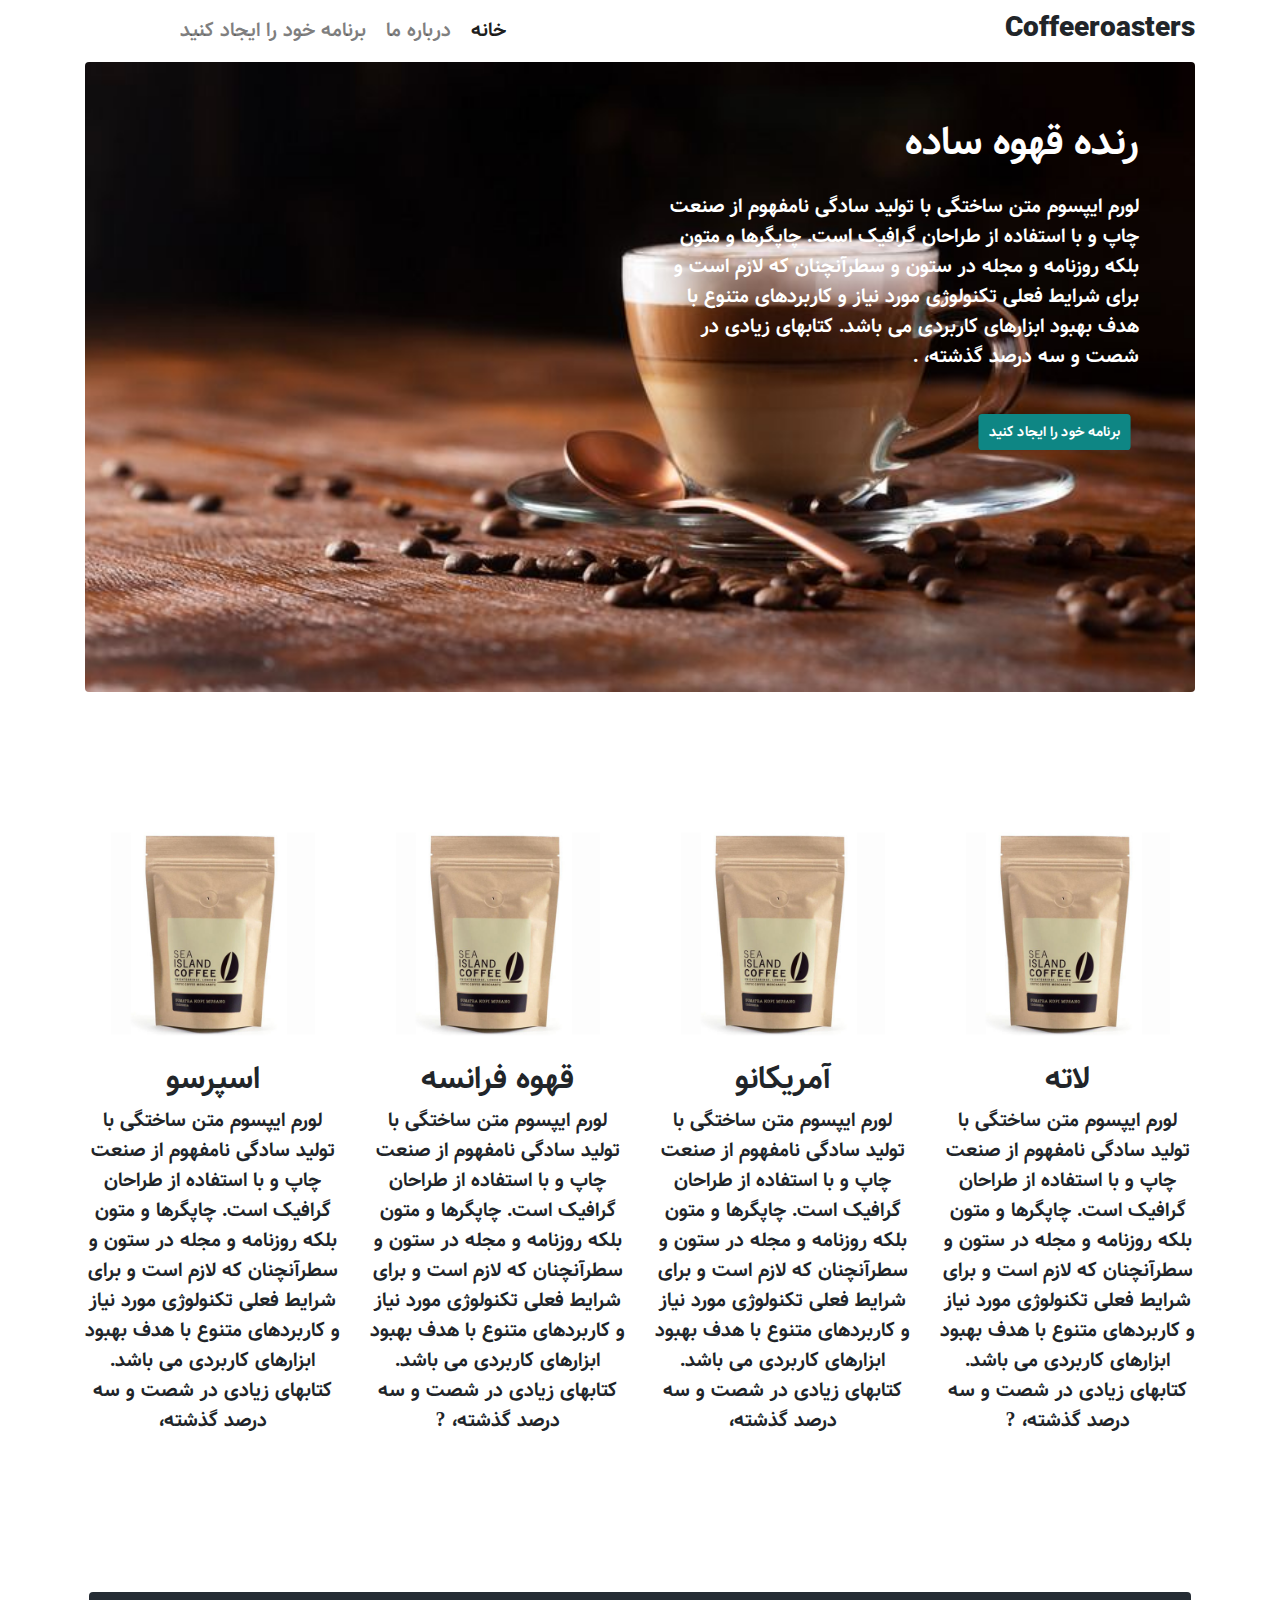
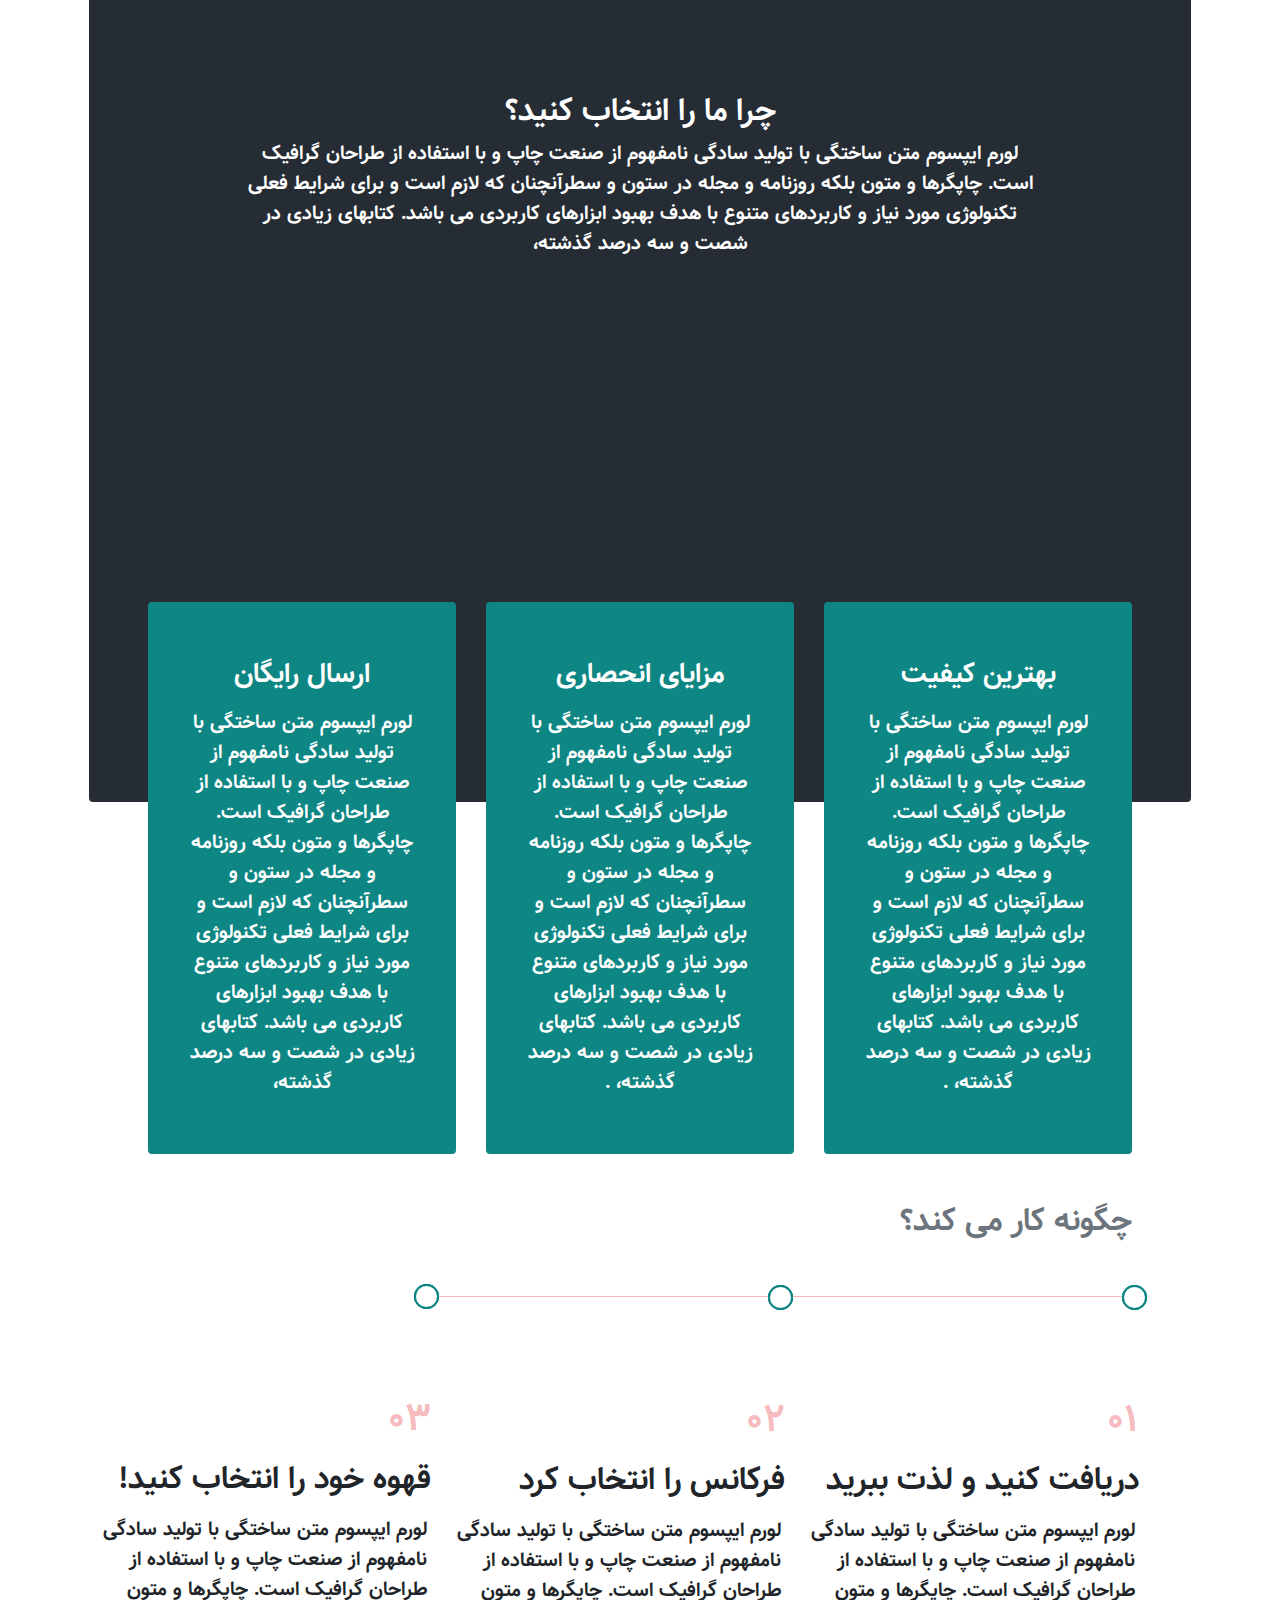
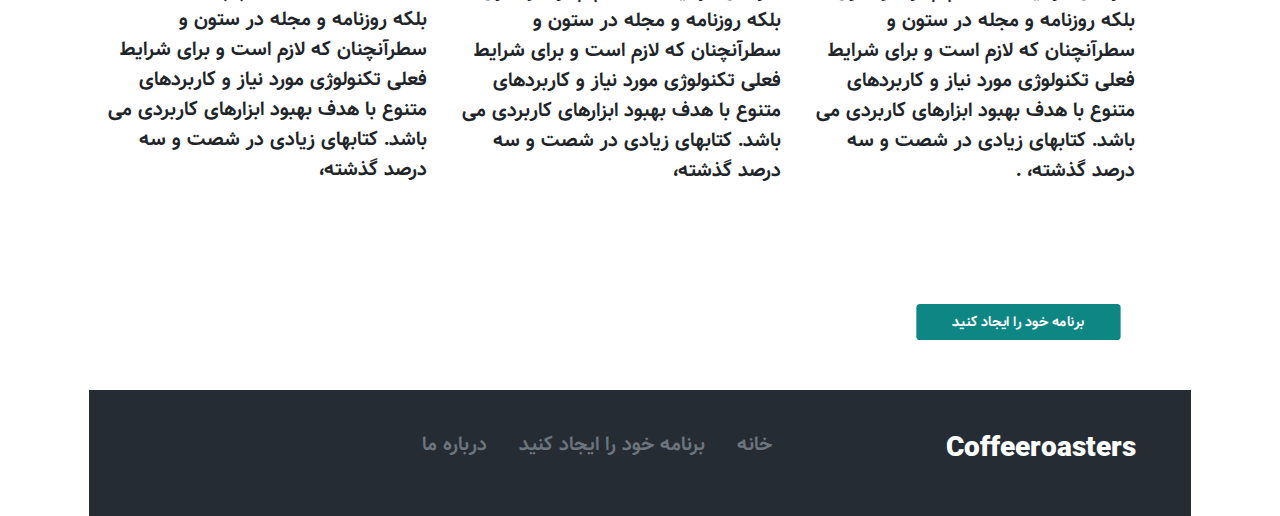
==== commit 9cdc8482: "add proje 2" ====
--- a/project/index.html
+++ b/project/index.html
@@ -4,9 +4,9 @@
     <meta charset="UTF-8">
     <meta http-equiv="X-UA-Compatible" content="IE=edge">
     <meta name="viewport" content="width=device-width, initial-scale=1.0">
-    <link rel="stylesheet" href="./css/main.css">
     <link rel="stylesheet" href="./bootstrap/bootstrap.min.css">
     <link rel="stylesheet" href="https://maxst.icons8.com/vue-static/landings/line-awesome/line-awesome/1.3.0/css/line-awesome.min.css">   
+    <link rel="stylesheet" href="./css/main.css">
     <title>coferosters</title>
 </head> 
 <body>
--- a/project/css/main.css
+++ b/project/css/main.css
@@ -1,3 +1,4 @@
+
 * {
   padding: 0;
   margin: 0;
